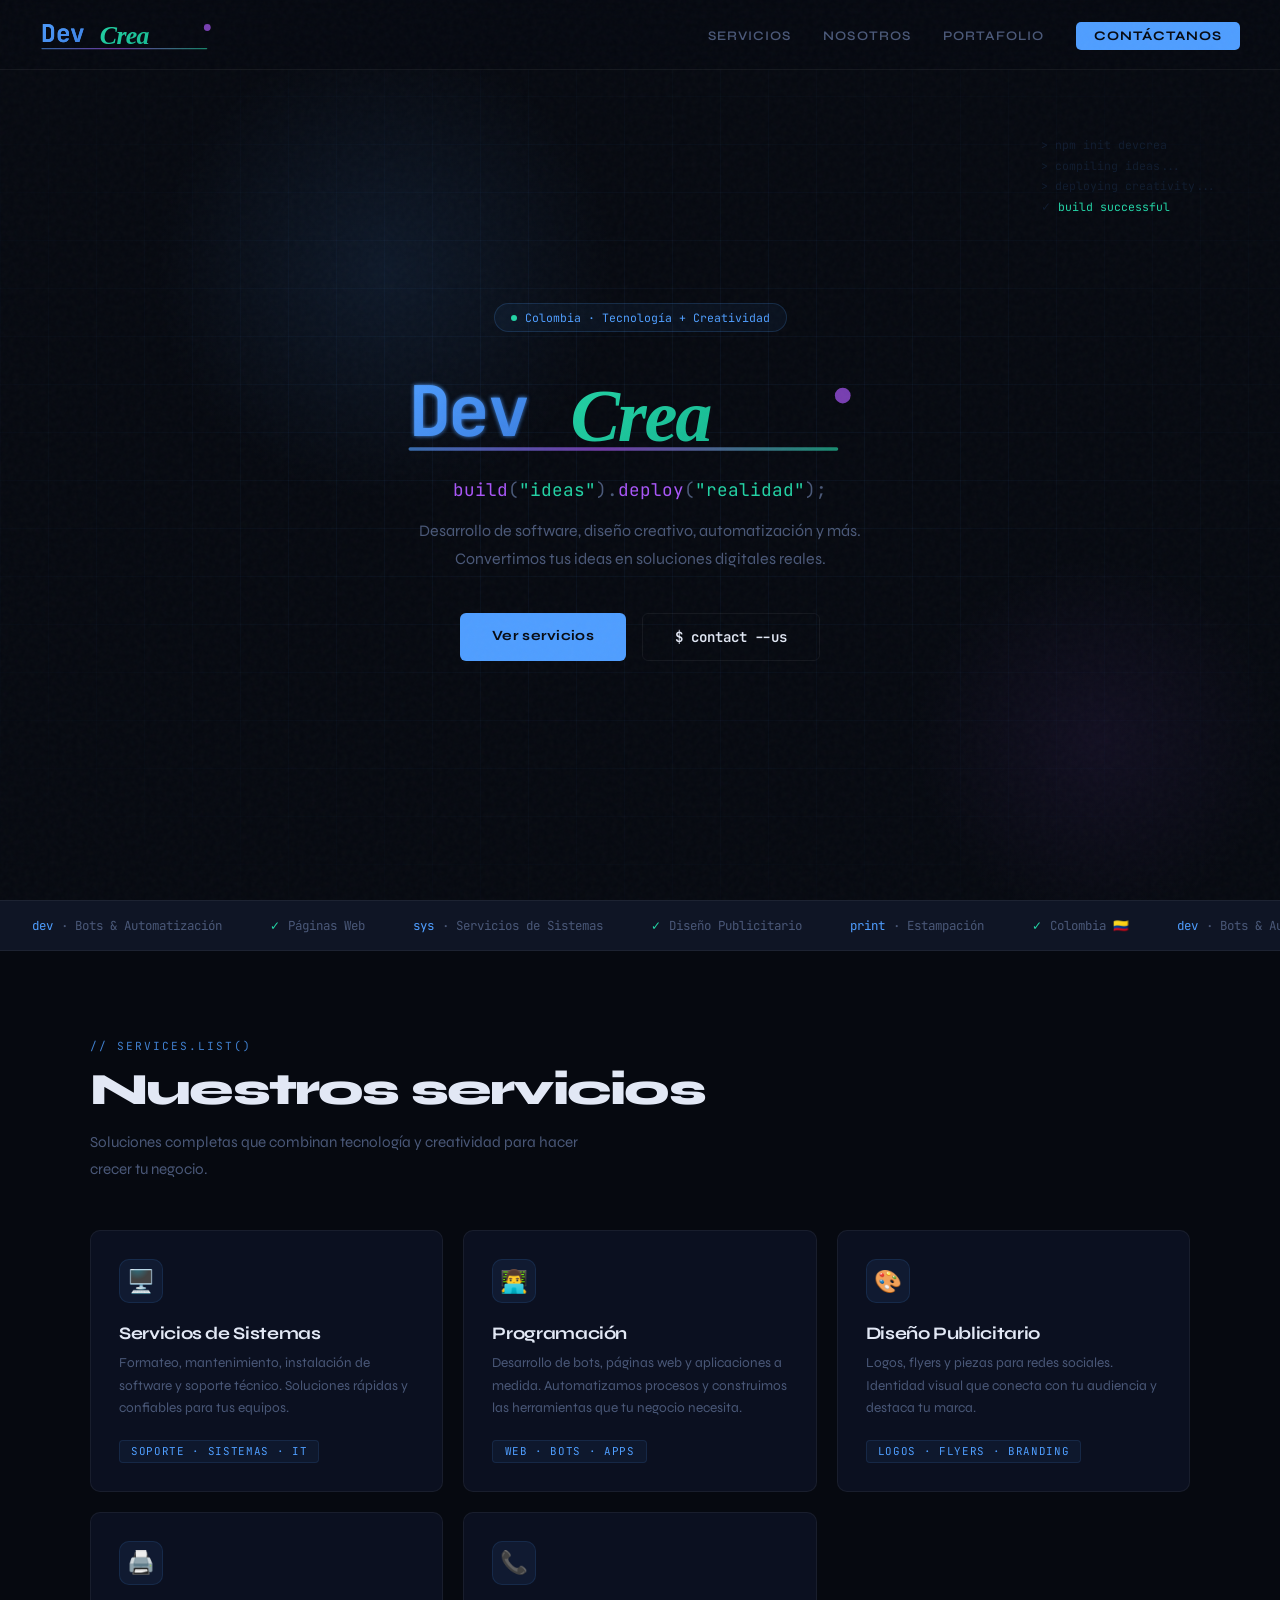
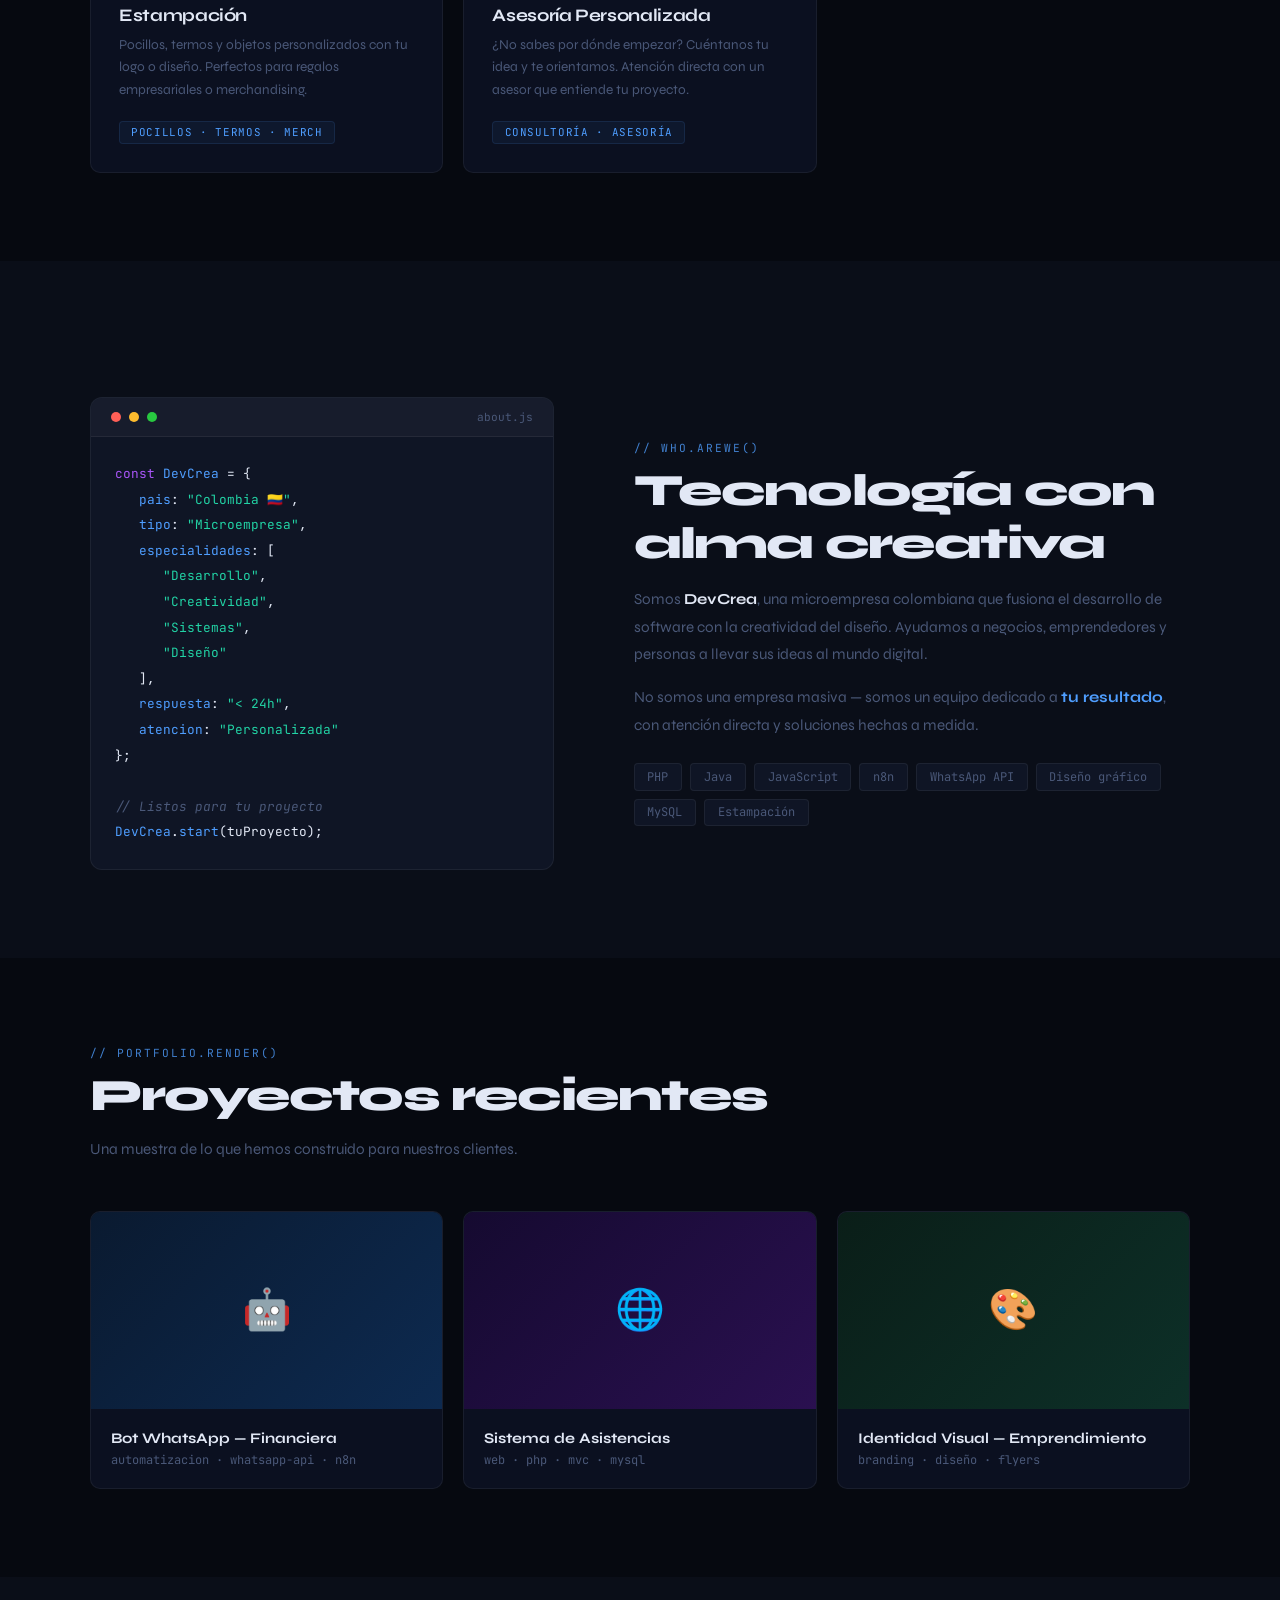
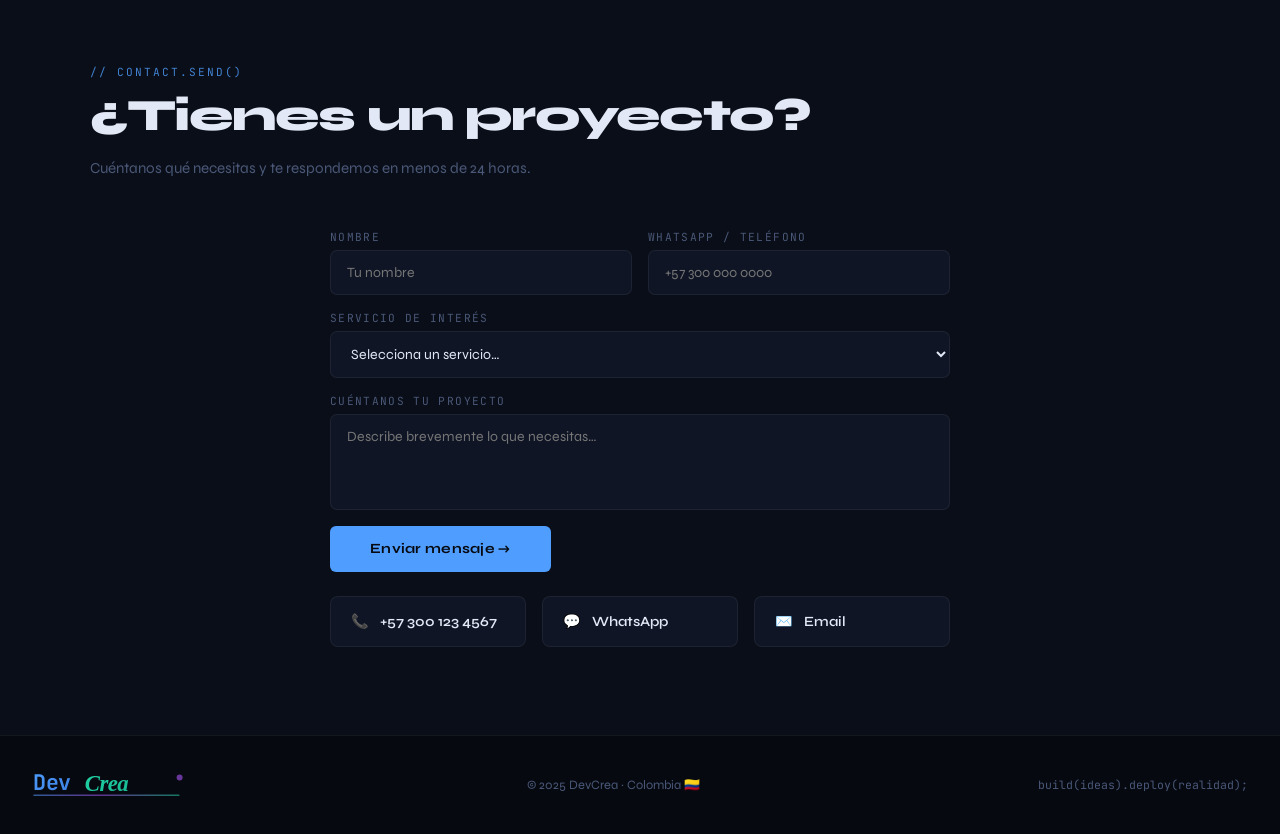
==== index.html @ 0eef072e "primer commit - DevCrea web" ====
<!DOCTYPE html>
<html lang="es">
<head>
  <meta charset="UTF-8" />
  <meta name="viewport" content="width=device-width, initial-scale=1.0"/>
  <title>DevCrea — Desarrollo & Creatividad</title>

  <!-- Favicon -->
  <link rel="icon" type="image/svg+xml" href="assets/devcrea-icon.svg">

  <!-- Fuentes -->
  <link href="https://fonts.googleapis.com/css2?family=JetBrains+Mono:wght@400;700&family=Syne:wght@400;600;700;800&display=swap" rel="stylesheet"/>

  <!-- Estilos -->
  <link rel="stylesheet" href="css/styles.css"/>
</head>
<body>

<!-- ================================
     NAV
     ================================ -->
<nav>
  <div class="logo">
    <a href="#hero" style="display:block;line-height:0;">
      <svg xmlns="http://www.w3.org/2000/svg" viewBox="0 0 260 50" height="34" aria-label="DevCrea">
        <defs>
          <linearGradient id="navDevG" x1="0%" y1="0%" x2="100%" y2="100%">
            <stop offset="0%" style="stop-color:#4f9eff"/><stop offset="100%" style="stop-color:#3a7ee0"/>
          </linearGradient>
          <linearGradient id="navCreaG" x1="0%" y1="0%" x2="100%" y2="100%">
            <stop offset="0%" style="stop-color:#22d3a5"/><stop offset="100%" style="stop-color:#16b892"/>
          </linearGradient>
          <linearGradient id="navLine" x1="0%" y1="0%" x2="100%" y2="0%">
            <stop offset="0%" style="stop-color:#4f9eff"/>
            <stop offset="45%" style="stop-color:#a855f7"/>
            <stop offset="100%" style="stop-color:#22d3a5"/>
          </linearGradient>
          <filter id="navGlow"><feGaussianBlur stdDeviation="1" result="b"/><feMerge><feMergeNode in="b"/><feMergeNode in="SourceGraphic"/></feMerge></filter>
        </defs>
        <text x="2" y="36" font-family="JetBrains Mono,Courier New,monospace" font-size="36" font-weight="700" fill="url(#navDevG)" filter="url(#navGlow)" letter-spacing="-1">Dev</text>
        <text x="88" y="38" font-family="Georgia,Times New Roman,serif" font-size="38" font-weight="700" font-style="italic" fill="url(#navCreaG)" letter-spacing="-1">Crea</text>
        <circle cx="246" cy="14" r="5" fill="#a855f7" opacity="0.7"/>
        <rect x="2" y="44" width="244" height="2" rx="1" fill="url(#navLine)" opacity="0.6"/>
      </svg>
    </a>
  </div>
  <ul class="nav-links">
    <li><a href="#servicios">Servicios</a></li>
    <li><a href="#sobre-nosotros">Nosotros</a></li>
    <li><a href="#portafolio">Portafolio</a></li>
    <li><a href="#contacto" class="nav-cta">Contáctanos</a></li>
  </ul>
</nav>

<!-- ================================
     HERO
     ================================ -->
<section id="hero">
  <div class="hero-grid"></div>
  <div class="glow-blue"></div>
  <div class="glow-purple"></div>

  <div class="code-lines">
    &gt; npm init devcrea<br/>
    &gt; compiling ideas...<br/>
    &gt; deploying creativity...<br/>
    ✓ <span style="color:#22d3a5">build successful</span>
  </div>

  <div class="hero-content">
    <div class="hero-tag">
      <span class="dot"></span>
      Colombia · Tecnología + Creatividad
    </div>

    <h1>
      <svg xmlns="http://www.w3.org/2000/svg" viewBox="0 0 420 80" style="height:clamp(60px,10vw,90px);display:block;margin:0 auto 0.25rem;" aria-label="DevCrea">
        <defs>
          <linearGradient id="heroDevG" x1="0%" y1="0%" x2="100%" y2="100%">
            <stop offset="0%" style="stop-color:#4f9eff"/><stop offset="100%" style="stop-color:#3a7ee0"/>
          </linearGradient>
          <linearGradient id="heroCreaG" x1="0%" y1="0%" x2="100%" y2="100%">
            <stop offset="0%" style="stop-color:#22d3a5"/><stop offset="100%" style="stop-color:#16b892"/>
          </linearGradient>
          <linearGradient id="heroLine" x1="0%" y1="0%" x2="100%" y2="0%">
            <stop offset="0%" style="stop-color:#4f9eff"/>
            <stop offset="45%" style="stop-color:#a855f7"/>
            <stop offset="100%" style="stop-color:#22d3a5"/>
          </linearGradient>
          <filter id="heroGlow"><feGaussianBlur stdDeviation="2" result="b"/><feMerge><feMergeNode in="b"/><feMergeNode in="SourceGraphic"/></feMerge></filter>
        </defs>
        <text x="4" y="64" font-family="JetBrains Mono,Courier New,monospace" font-size="62" font-weight="700" fill="url(#heroDevG)" filter="url(#heroGlow)" letter-spacing="-2">Dev</text>
        <text x="148" y="68" font-family="Georgia,Times New Roman,serif" font-size="66" font-weight="700" font-style="italic" fill="url(#heroCreaG)" letter-spacing="-2">Crea</text>
        <circle cx="390" cy="28" r="7" fill="#a855f7" opacity="0.7"/>
        <rect x="4" y="74" width="382" height="3" rx="1.5" fill="url(#heroLine)" opacity="0.65"/>
      </svg>
    </h1>

    <p class="tagline-code">
      <span class="fn">build</span>(<span class="str">"ideas"</span>).<span class="fn">deploy</span>(<span class="str">"realidad"</span>);
    </p>

    <p class="hero-sub">
      Desarrollo de software, diseño creativo, automatización y más. Convertimos tus ideas en soluciones digitales reales.
    </p>

    <div class="hero-btns">
      <a href="#servicios" class="btn-primary">Ver servicios</a>
      <a href="#contacto" class="btn-outline">$ contact --us</a>
    </div>
  </div>
</section>

<!-- ================================
     TERMINAL BAND
     ================================ -->
<div class="terminal-band">
  <div class="terminal-scroll">
    <span class="terminal-item"><span class="cmd">dev</span> · Bots & Automatización</span>
    <span class="terminal-item"><span class="val">✓</span> Páginas Web</span>
    <span class="terminal-item"><span class="cmd">sys</span> · Servicios de Sistemas</span>
    <span class="terminal-item"><span class="val">✓</span> Diseño Publicitario</span>
    <span class="terminal-item"><span class="cmd">print</span> · Estampación</span>
    <span class="terminal-item"><span class="val">✓</span> Colombia 🇨🇴</span>
    <span class="terminal-item"><span class="cmd">dev</span> · Bots & Automatización</span>
    <span class="terminal-item"><span class="val">✓</span> Páginas Web</span>
    <span class="terminal-item"><span class="cmd">sys</span> · Servicios de Sistemas</span>
    <span class="terminal-item"><span class="val">✓</span> Diseño Publicitario</span>
    <span class="terminal-item"><span class="cmd">print</span> · Estampación</span>
    <span class="terminal-item"><span class="val">✓</span> Colombia 🇨🇴</span>
  </div>
</div>

<!-- ================================
     SERVICIOS
     ================================ -->
<section id="servicios">
  <div class="container">
    <p class="section-label">// services.list()</p>
    <h2 class="section-title">Nuestros servicios</h2>
    <p class="section-desc">Soluciones completas que combinan tecnología y creatividad para hacer crecer tu negocio.</p>

    <div class="services-grid">
      <div class="service-card">
        <div class="service-icon">🖥️</div>
        <div class="service-name">Servicios de Sistemas</div>
        <div class="service-desc">Formateo, mantenimiento, instalación de software y soporte técnico. Soluciones rápidas y confiables para tus equipos.</div>
        <span class="service-tag">SOPORTE · SISTEMAS · IT</span>
      </div>
      <div class="service-card">
        <div class="service-icon">👨‍💻</div>
        <div class="service-name">Programación</div>
        <div class="service-desc">Desarrollo de bots, páginas web y aplicaciones a medida. Automatizamos procesos y construimos las herramientas que tu negocio necesita.</div>
        <span class="service-tag">WEB · BOTS · APPS</span>
      </div>
      <div class="service-card">
        <div class="service-icon">🎨</div>
        <div class="service-name">Diseño Publicitario</div>
        <div class="service-desc">Logos, flyers y piezas para redes sociales. Identidad visual que conecta con tu audiencia y destaca tu marca.</div>
        <span class="service-tag">LOGOS · FLYERS · BRANDING</span>
      </div>
      <div class="service-card">
        <div class="service-icon">🖨️</div>
        <div class="service-name">Estampación</div>
        <div class="service-desc">Pocillos, termos y objetos personalizados con tu logo o diseño. Perfectos para regalos empresariales o merchandising.</div>
        <span class="service-tag">POCILLOS · TERMOS · MERCH</span>
      </div>
      <div class="service-card">
        <div class="service-icon">📞</div>
        <div class="service-name">Asesoría Personalizada</div>
        <div class="service-desc">¿No sabes por dónde empezar? Cuéntanos tu idea y te orientamos. Atención directa con un asesor que entiende tu proyecto.</div>
        <span class="service-tag">CONSULTORÍA · ASESORÍA</span>
      </div>
    </div>
  </div>
</section>

<!-- ================================
     SOBRE NOSOTROS
     ================================ -->
<section id="sobre-nosotros">
  <div class="container">
    <div class="about-grid">
      <div class="code-block">
        <div class="code-header">
          <div class="dot-r"></div>
          <div class="dot-y"></div>
          <div class="dot-g"></div>
          <span class="code-filename">about.js</span>
        </div>
        <div class="code-body">
          <span class="c-kw">const</span> <span class="c-fn">DevCrea</span> = {<br/>
          <span class="c-indent"><span class="c-fn">pais</span>: <span class="c-str">"Colombia 🇨🇴"</span>,</span>
          <span class="c-indent"><span class="c-fn">tipo</span>: <span class="c-str">"Microempresa"</span>,</span>
          <span class="c-indent"><span class="c-fn">especialidades</span>: [</span>
          <span class="c-indent" style="padding-left:3rem"><span class="c-str">"Desarrollo"</span>,</span>
          <span class="c-indent" style="padding-left:3rem"><span class="c-str">"Creatividad"</span>,</span>
          <span class="c-indent" style="padding-left:3rem"><span class="c-str">"Sistemas"</span>,</span>
          <span class="c-indent" style="padding-left:3rem"><span class="c-str">"Diseño"</span></span>
          <span class="c-indent">],</span>
          <span class="c-indent"><span class="c-fn">respuesta</span>: <span class="c-str">"&lt; 24h"</span>,</span>
          <span class="c-indent"><span class="c-fn">atencion</span>: <span class="c-str">"Personalizada"</span></span>
          };<br/><br/>
          <span class="c-cm">// Listos para tu proyecto</span><br/>
          <span class="c-fn">DevCrea</span>.<span class="c-fn">start</span>(tuProyecto);
        </div>
      </div>

      <div>
        <p class="section-label">// who.areWe()</p>
        <h2 class="section-title">Tecnología con alma creativa</h2>
        <p style="color:var(--muted);line-height:1.8;margin-top:1rem;font-size:0.95rem;">
          Somos <strong style="color:var(--text)">DevCrea</strong>, una microempresa colombiana que fusiona el desarrollo de software con la creatividad del diseño. Ayudamos a negocios, emprendedores y personas a llevar sus ideas al mundo digital.
        </p>
        <p style="color:var(--muted);line-height:1.8;margin-top:1rem;font-size:0.95rem;">
          No somos una empresa masiva — somos un equipo dedicado a <strong style="color:var(--accent)">tu resultado</strong>, con atención directa y soluciones hechas a medida.
        </p>
        <div class="skills-list">
          <span class="skill-chip">PHP</span>
          <span class="skill-chip">Java</span>
          <span class="skill-chip">JavaScript</span>
          <span class="skill-chip">n8n</span>
          <span class="skill-chip">WhatsApp API</span>
          <span class="skill-chip">Diseño gráfico</span>
          <span class="skill-chip">MySQL</span>
          <span class="skill-chip">Estampación</span>
        </div>
      </div>
    </div>
  </div>
</section>

<!-- ================================
     PORTAFOLIO
     ================================ -->
<section id="portafolio">
  <div class="container">
    <p class="section-label">// portfolio.render()</p>
    <h2 class="section-title">Proyectos recientes</h2>
    <p class="section-desc">Una muestra de lo que hemos construido para nuestros clientes.</p>

    <div class="portfolio-grid">
      <div class="portfolio-card">
        <div class="portfolio-thumb p1">🤖</div>
        <div class="portfolio-info">
          <div class="portfolio-name">Bot WhatsApp — Financiera</div>
          <div class="portfolio-type">automatizacion · whatsapp-api · n8n</div>
        </div>
      </div>
      <div class="portfolio-card">
        <div class="portfolio-thumb p2">🌐</div>
        <div class="portfolio-info">
          <div class="portfolio-name">Sistema de Asistencias</div>
          <div class="portfolio-type">web · php · mvc · mysql</div>
        </div>
      </div>
      <div class="portfolio-card">
        <div class="portfolio-thumb p3">🎨</div>
        <div class="portfolio-info">
          <div class="portfolio-name">Identidad Visual — Emprendimiento</div>
          <div class="portfolio-type">branding · diseño · flyers</div>
        </div>
      </div>
    </div>
  </div>
</section>

<!-- ================================
     CONTACTO
     ================================ -->
<section id="contacto">
  <div class="container">
    <p class="section-label">// contact.send()</p>
    <h2 class="section-title">¿Tienes un proyecto?</h2>
    <p class="section-desc">Cuéntanos qué necesitas y te respondemos en menos de 24 horas.</p>

    <div class="contact-wrap">
      <form class="contact-form" onsubmit="handleSubmit(event)">
        <div class="form-row">
          <div class="form-group">
            <label>Nombre</label>
            <input type="text" placeholder="Tu nombre" required />
          </div>
          <div class="form-group">
            <label>WhatsApp / Teléfono</label>
            <input type="text" placeholder="+57 300 000 0000" />
          </div>
        </div>
        <div class="form-group">
          <label>Servicio de interés</label>
          <select>
            <option value="">Selecciona un servicio…</option>
            <option>Servicios de sistemas</option>
            <option>Programación (bots, webs, apps)</option>
            <option>Diseño publicitario</option>
            <option>Estampación</option>
            <option>Asesoría personalizada</option>
          </select>
        </div>
        <div class="form-group">
          <label>Cuéntanos tu proyecto</label>
          <textarea rows="4" placeholder="Describe brevemente lo que necesitas…"></textarea>
        </div>
        <button type="submit" class="btn-primary" style="align-self:flex-start;padding:0.9rem 2.5rem;">
          Enviar mensaje →
        </button>
      </form>

      <div class="contact-alt">
        <a href="tel:+573001234567" class="contact-link">
          <span>📞</span> +57 300 123 4567
        </a>
        <a href="https://wa.me/573001234567" target="_blank" class="contact-link">
          <span>💬</span> WhatsApp
        </a>
        <a href="mailto:hola@devcrea.co" class="contact-link">
          <span>✉️</span> Email
        </a>
      </div>
    </div>
  </div>
</section>

<!-- ================================
     FOOTER
     ================================ -->
<footer>
  <div class="footer-logo">
    <svg xmlns="http://www.w3.org/2000/svg" viewBox="0 0 260 50" height="30" aria-label="DevCrea">
      <defs>
        <linearGradient id="ftDevG" x1="0%" y1="0%" x2="100%" y2="100%">
          <stop offset="0%" style="stop-color:#4f9eff"/><stop offset="100%" style="stop-color:#3a7ee0"/>
        </linearGradient>
        <linearGradient id="ftCreaG" x1="0%" y1="0%" x2="100%" y2="100%">
          <stop offset="0%" style="stop-color:#22d3a5"/><stop offset="100%" style="stop-color:#16b892"/>
        </linearGradient>
        <linearGradient id="ftLine" x1="0%" y1="0%" x2="100%" y2="0%">
          <stop offset="0%" style="stop-color:#4f9eff"/>
          <stop offset="45%" style="stop-color:#a855f7"/>
          <stop offset="100%" style="stop-color:#22d3a5"/>
        </linearGradient>
      </defs>
      <text x="2" y="36" font-family="JetBrains Mono,Courier New,monospace" font-size="36" font-weight="700" fill="url(#ftDevG)" letter-spacing="-1">Dev</text>
      <text x="88" y="38" font-family="Georgia,Times New Roman,serif" font-size="38" font-weight="700" font-style="italic" fill="url(#ftCreaG)" letter-spacing="-1">Crea</text>
      <circle cx="246" cy="16" r="5" fill="#a855f7" opacity="0.6"/>
      <rect x="2" y="44" width="244" height="2.5" rx="1.5" fill="url(#ftLine)" opacity="0.55"/>
    </svg>
  </div>
  <p>© 2025 DevCrea · Colombia 🇨🇴</p>
  <p style="font-family:'JetBrains Mono',monospace;font-size:0.72rem;">build(ideas).deploy(realidad);</p>
</footer>

<!-- JavaScript -->
<script src="js/main.js"></script>

</body>
</html>
---- css/styles.css ----
/* ================================
   DevCrea — Estilos principales
   styles.css
   ================================ */

*, *::before, *::after { box-sizing: border-box; margin: 0; padding: 0; }

/* Variables globales */
:root {
  --bg:      #060910;
  --bg2:     #0a0e18;
  --bg3:     #0f1525;
  --border:  rgba(255,255,255,0.06);
  --accent:  #4f9eff;
  --accent2: #a855f7;
  --accent3: #22d3a5;
  --text:    #e2e8f5;
  --muted:   #4a5878;
  --card:    #0b1020;
}

html { scroll-behavior: smooth; }

body {
  background: var(--bg);
  color: var(--text);
  font-family: 'Syne', sans-serif;
  overflow-x: hidden;
}

/* Textura de ruido sutil */
body::before {
  content: '';
  position: fixed;
  inset: 0;
  background-image: url("data:image/svg+xml,%3Csvg viewBox='0 0 200 200' xmlns='http://www.w3.org/2000/svg'%3E%3Cfilter id='n'%3E%3CfeTurbulence type='fractalNoise' baseFrequency='0.85' numOctaves='4' stitchTiles='stitch'/%3E%3C/filter%3E%3Crect width='100%25' height='100%25' filter='url(%23n)' opacity='0.03'/%3E%3C/svg%3E");
  pointer-events: none;
  z-index: 9999;
}

/* ================================
   NAV
   ================================ */
nav {
  position: fixed;
  top: 0; left: 0; right: 0;
  z-index: 100;
  display: flex;
  justify-content: space-between;
  align-items: center;
  padding: 1.1rem 2.5rem;
  background: rgba(6,9,16,0.88);
  backdrop-filter: blur(20px);
  border-bottom: 1px solid var(--border);
}

.logo {
  font-family: 'JetBrains Mono', monospace;
  font-size: 1.25rem;
  font-weight: 700;
  display: flex;
  align-items: center;
}

.nav-links {
  display: flex;
  gap: 2rem;
  list-style: none;
}
.nav-links a {
  text-decoration: none;
  color: var(--muted);
  font-size: 0.82rem;
  font-weight: 600;
  letter-spacing: 0.08em;
  text-transform: uppercase;
  transition: color 0.2s;
}
.nav-links a:hover { color: var(--accent); }

.nav-cta {
  background: var(--accent);
  color: #060910 !important;
  padding: 0.4rem 1.1rem;
  border-radius: 5px;
  font-weight: 700 !important;
}
.nav-cta:hover { background: #3a8aee; }

/* ================================
   HERO
   ================================ */
#hero {
  min-height: 100vh;
  display: flex;
  align-items: center;
  justify-content: center;
  position: relative;
  padding: 8rem 2rem 4rem;
  overflow: hidden;
}

.hero-grid {
  position: absolute;
  inset: 0;
  background-image:
    linear-gradient(rgba(79,158,255,0.05) 1px, transparent 1px),
    linear-gradient(90deg, rgba(79,158,255,0.05) 1px, transparent 1px);
  background-size: 48px 48px;
  mask-image: radial-gradient(ellipse 75% 65% at 50% 50%, black 20%, transparent 100%);
  animation: gridMove 20s linear infinite;
}
@keyframes gridMove {
  0%   { background-position: 0 0; }
  100% { background-position: 48px 48px; }
}

.glow-blue {
  position: absolute;
  width: 500px; height: 500px;
  background: radial-gradient(circle, rgba(79,158,255,0.1) 0%, transparent 65%);
  top: 30%; left: 30%;
  transform: translate(-50%, -50%);
  pointer-events: none;
  animation: floatGlow 8s ease-in-out infinite;
}
.glow-purple {
  position: absolute;
  width: 400px; height: 400px;
  background: radial-gradient(circle, rgba(168,85,247,0.07) 0%, transparent 65%);
  top: 60%; left: 70%;
  pointer-events: none;
  animation: floatGlow 10s ease-in-out infinite reverse;
}
@keyframes floatGlow {
  0%, 100% { transform: translate(0, 0); }
  50%       { transform: translate(20px, -20px); }
}

.code-lines {
  position: absolute;
  top: 15%; right: 5%;
  font-family: 'JetBrains Mono', monospace;
  font-size: 0.72rem;
  color: rgba(79,158,255,0.12);
  line-height: 1.8;
  pointer-events: none;
  animation: fadeUp 1s 0.8s ease both;
}

.hero-content {
  text-align: center;
  position: relative;
  z-index: 2;
  max-width: 820px;
}

.hero-tag {
  display: inline-flex;
  align-items: center;
  gap: 0.5rem;
  background: rgba(79,158,255,0.06);
  border: 1px solid rgba(79,158,255,0.18);
  color: var(--accent);
  padding: 0.38rem 1rem;
  border-radius: 100px;
  font-family: 'JetBrains Mono', monospace;
  font-size: 0.72rem;
  margin-bottom: 2rem;
  animation: fadeUp 0.5s ease both;
}
.hero-tag .dot {
  width: 6px; height: 6px;
  background: var(--accent3);
  border-radius: 50%;
  animation: pulse 2s infinite;
}

h1 {
  margin-bottom: 1.5rem;
  animation: fadeUp 0.5s 0.1s ease both;
}

.tagline-code {
  font-family: 'JetBrains Mono', monospace;
  font-size: clamp(0.9rem, 2vw, 1.1rem);
  color: var(--muted);
  margin-bottom: 1rem;
  animation: fadeUp 0.5s 0.15s ease both;
}
.tagline-code .str { color: var(--accent3); }
.tagline-code .fn  { color: var(--accent2); }

.hero-sub {
  font-size: 1rem;
  color: var(--muted);
  line-height: 1.75;
  max-width: 480px;
  margin: 0 auto 2.5rem;
  animation: fadeUp 0.5s 0.2s ease both;
}

.hero-btns {
  display: flex;
  gap: 1rem;
  justify-content: center;
  flex-wrap: wrap;
  animation: fadeUp 0.5s 0.3s ease both;
}

/* ================================
   BOTONES
   ================================ */
.btn-primary {
  background: var(--accent);
  color: #060910;
  padding: 0.85rem 2rem;
  border-radius: 6px;
  font-weight: 700;
  font-size: 0.88rem;
  text-decoration: none;
  letter-spacing: 0.02em;
  transition: all 0.2s;
  border: none;
  cursor: pointer;
  font-family: 'Syne', sans-serif;
}
.btn-primary:hover {
  background: #3a8aee;
  transform: translateY(-2px);
  box-shadow: 0 10px 36px rgba(79,158,255,0.3);
}

.btn-outline {
  background: transparent;
  color: var(--text);
  padding: 0.85rem 2rem;
  border-radius: 6px;
  font-weight: 600;
  font-size: 0.88rem;
  text-decoration: none;
  border: 1px solid var(--border);
  transition: all 0.2s;
  font-family: 'JetBrains Mono', monospace;
}
.btn-outline:hover { border-color: var(--accent); color: var(--accent); }

/* ================================
   ANIMACIONES
   ================================ */
@keyframes fadeUp {
  from { opacity: 0; transform: translateY(22px); }
  to   { opacity: 1; transform: translateY(0); }
}
@keyframes pulse {
  0%, 100% { opacity: 1; transform: scale(1); }
  50%       { opacity: 0.3; transform: scale(0.7); }
}

/* ================================
   TERMINAL BAND
   ================================ */
.terminal-band {
  background: var(--bg3);
  border-top: 1px solid var(--border);
  border-bottom: 1px solid var(--border);
  padding: 1rem 2rem;
  overflow: hidden;
}
.terminal-scroll {
  display: flex;
  gap: 3rem;
  animation: scroll 18s linear infinite;
  white-space: nowrap;
  width: max-content;
}
@keyframes scroll {
  0%   { transform: translateX(0); }
  100% { transform: translateX(-50%); }
}
.terminal-item {
  font-family: 'JetBrains Mono', monospace;
  font-size: 0.78rem;
  color: var(--muted);
  display: flex;
  align-items: center;
  gap: 0.5rem;
}
.terminal-item .cmd { color: var(--accent); }
.terminal-item .val { color: var(--accent3); }

/* ================================
   SECCIONES GENERALES
   ================================ */
section { padding: 5.5rem 2rem; }
.container { max-width: 1100px; margin: 0 auto; }

.section-label {
  font-family: 'JetBrains Mono', monospace;
  font-size: 0.7rem;
  color: var(--accent);
  letter-spacing: 0.18em;
  text-transform: uppercase;
  margin-bottom: 0.6rem;
  opacity: 0.8;
}
.section-title {
  font-size: clamp(2rem, 4vw, 2.8rem);
  font-weight: 800;
  letter-spacing: -0.04em;
  margin-bottom: 0.85rem;
}
.section-desc {
  color: var(--muted);
  font-size: 0.95rem;
  line-height: 1.75;
  max-width: 520px;
}

/* ================================
   SERVICIOS
   ================================ */
#servicios { background: var(--bg); }

.services-grid {
  display: grid;
  grid-template-columns: repeat(auto-fill, minmax(310px, 1fr));
  gap: 1.25rem;
  margin-top: 3rem;
}

.service-card {
  background: var(--card);
  border: 1px solid var(--border);
  border-radius: 10px;
  padding: 1.75rem;
  position: relative;
  overflow: hidden;
  transition: all 0.3s;
}
.service-card::after {
  content: '';
  position: absolute;
  top: 0; left: 0; right: 0;
  height: 2px;
  background: linear-gradient(90deg, var(--accent), var(--accent2));
  opacity: 0;
  transition: opacity 0.3s;
}
.service-card:hover {
  border-color: rgba(79,158,255,0.2);
  transform: translateY(-4px);
  box-shadow: 0 20px 50px rgba(0,0,0,0.5);
}
.service-card:hover::after { opacity: 1; }

.service-icon {
  width: 44px; height: 44px;
  background: rgba(79,158,255,0.08);
  border: 1px solid rgba(79,158,255,0.12);
  border-radius: 10px;
  display: flex;
  align-items: center;
  justify-content: center;
  font-size: 1.4rem;
  margin-bottom: 1.25rem;
}
.service-name {
  font-size: 1.1rem;
  font-weight: 700;
  margin-bottom: 0.5rem;
  letter-spacing: -0.02em;
}
.service-desc {
  color: var(--muted);
  font-size: 0.85rem;
  line-height: 1.65;
}
.service-tag {
  display: inline-block;
  margin-top: 1.25rem;
  padding: 0.22rem 0.7rem;
  background: rgba(79,158,255,0.06);
  border: 1px solid rgba(79,158,255,0.12);
  color: var(--accent);
  border-radius: 4px;
  font-size: 0.68rem;
  font-family: 'JetBrains Mono', monospace;
  letter-spacing: 0.06em;
}

/* ================================
   SOBRE NOSOTROS
   ================================ */
#sobre-nosotros { background: var(--bg2); }

.about-grid {
  display: grid;
  grid-template-columns: 1fr 1.2fr;
  gap: 5rem;
  align-items: center;
  margin-top: 3rem;
}

.code-block {
  background: var(--bg3);
  border: 1px solid var(--border);
  border-radius: 12px;
  overflow: hidden;
  font-family: 'JetBrains Mono', monospace;
}
.code-header {
  background: rgba(255,255,255,0.03);
  border-bottom: 1px solid var(--border);
  padding: 0.75rem 1.25rem;
  display: flex;
  align-items: center;
  gap: 0.5rem;
}
.dot-r { width:10px; height:10px; border-radius:50%; background:#ff5f57; }
.dot-y { width:10px; height:10px; border-radius:50%; background:#febc2e; }
.dot-g { width:10px; height:10px; border-radius:50%; background:#28c840; }
.code-filename { margin-left:auto; font-size:0.7rem; color:var(--muted); }

.code-body {
  padding: 1.5rem;
  font-size: 0.8rem;
  line-height: 2;
}
.c-kw  { color: var(--accent2); }
.c-fn  { color: var(--accent); }
.c-str { color: var(--accent3); }
.c-cm  { color: var(--muted); font-style: italic; }
.c-indent { padding-left: 1.5rem; display: block; }

.skills-list {
  display: flex;
  flex-wrap: wrap;
  gap: 0.5rem;
  margin-top: 1.5rem;
}
.skill-chip {
  background: var(--bg3);
  border: 1px solid var(--border);
  padding: 0.3rem 0.8rem;
  border-radius: 4px;
  font-size: 0.75rem;
  color: var(--muted);
  font-family: 'JetBrains Mono', monospace;
  transition: all 0.2s;
}
.skill-chip:hover { border-color: var(--accent); color: var(--accent); }

/* ================================
   PORTAFOLIO
   ================================ */
#portafolio { background: var(--bg); }

.portfolio-grid {
  display: grid;
  grid-template-columns: repeat(auto-fill, minmax(290px, 1fr));
  gap: 1.25rem;
  margin-top: 3rem;
}
.portfolio-card {
  background: var(--card);
  border: 1px solid var(--border);
  border-radius: 10px;
  overflow: hidden;
  transition: all 0.3s;
}
.portfolio-card:hover {
  transform: translateY(-4px);
  border-color: rgba(168,85,247,0.25);
  box-shadow: 0 16px 48px rgba(0,0,0,0.5);
}
.portfolio-thumb {
  width: 100%;
  aspect-ratio: 16/9;
  display: flex;
  align-items: center;
  justify-content: center;
  font-size: 2.5rem;
  overflow: hidden;
}
.p1 { background: linear-gradient(135deg, #0a1a30, #0d2a50); }
.p2 { background: linear-gradient(135deg, #150a30, #2a1050); }
.p3 { background: linear-gradient(135deg, #0a1e18, #0d3028); }

.portfolio-info    { padding: 1.25rem; }
.portfolio-name    { font-weight: 700; margin-bottom: 0.3rem; font-size: 0.92rem; }
.portfolio-type    { font-size: 0.75rem; color: var(--muted); font-family: 'JetBrains Mono', monospace; }

/* ================================
   CONTACTO
   ================================ */
#contacto { background: var(--bg2); }

.contact-wrap { max-width: 620px; margin: 3rem auto 0; }
.contact-form { display: flex; flex-direction: column; gap: 1rem; }
.form-row     { display: grid; grid-template-columns: 1fr 1fr; gap: 1rem; }
.form-group   { display: flex; flex-direction: column; gap: 0.4rem; }

.form-group label {
  font-size: 0.7rem;
  color: var(--muted);
  letter-spacing: 0.12em;
  text-transform: uppercase;
  font-family: 'JetBrains Mono', monospace;
}
.form-group input,
.form-group select,
.form-group textarea {
  background: var(--bg3);
  border: 1px solid var(--border);
  border-radius: 7px;
  padding: 0.8rem 1rem;
  color: var(--text);
  font-family: 'Syne', sans-serif;
  font-size: 0.88rem;
  transition: border-color 0.2s, box-shadow 0.2s;
  outline: none;
  resize: none;
}
.form-group input:focus,
.form-group select:focus,
.form-group textarea:focus {
  border-color: var(--accent);
  box-shadow: 0 0 0 3px rgba(79,158,255,0.08);
}
.form-group select option { background: var(--bg3); }

.contact-alt {
  display: flex;
  gap: 1rem;
  margin-top: 1.5rem;
  flex-wrap: wrap;
}
.contact-link {
  flex: 1;
  min-width: 150px;
  background: var(--bg3);
  border: 1px solid var(--border);
  border-radius: 8px;
  padding: 1rem 1.25rem;
  text-decoration: none;
  color: var(--text);
  display: flex;
  align-items: center;
  gap: 0.7rem;
  transition: all 0.2s;
  font-weight: 600;
  font-size: 0.88rem;
}
.contact-link:hover { border-color: var(--accent); color: var(--accent); transform: translateY(-2px); }

/* ================================
   FOOTER
   ================================ */
footer {
  background: var(--bg);
  border-top: 1px solid var(--border);
  padding: 2rem;
  display: flex;
  justify-content: space-between;
  align-items: center;
  flex-wrap: wrap;
  gap: 1rem;
}
footer p { color: var(--muted); font-size: 0.8rem; }

/* ================================
   RESPONSIVE
   ================================ */
@media (max-width: 768px) {
  nav            { padding: 1rem 1.25rem; }
  .nav-links     { display: none; }
  .about-grid    { grid-template-columns: 1fr; gap: 2rem; }
  .form-row      { grid-template-columns: 1fr; }
  .code-lines    { display: none; }
  footer         { justify-content: center; text-align: center; }
}
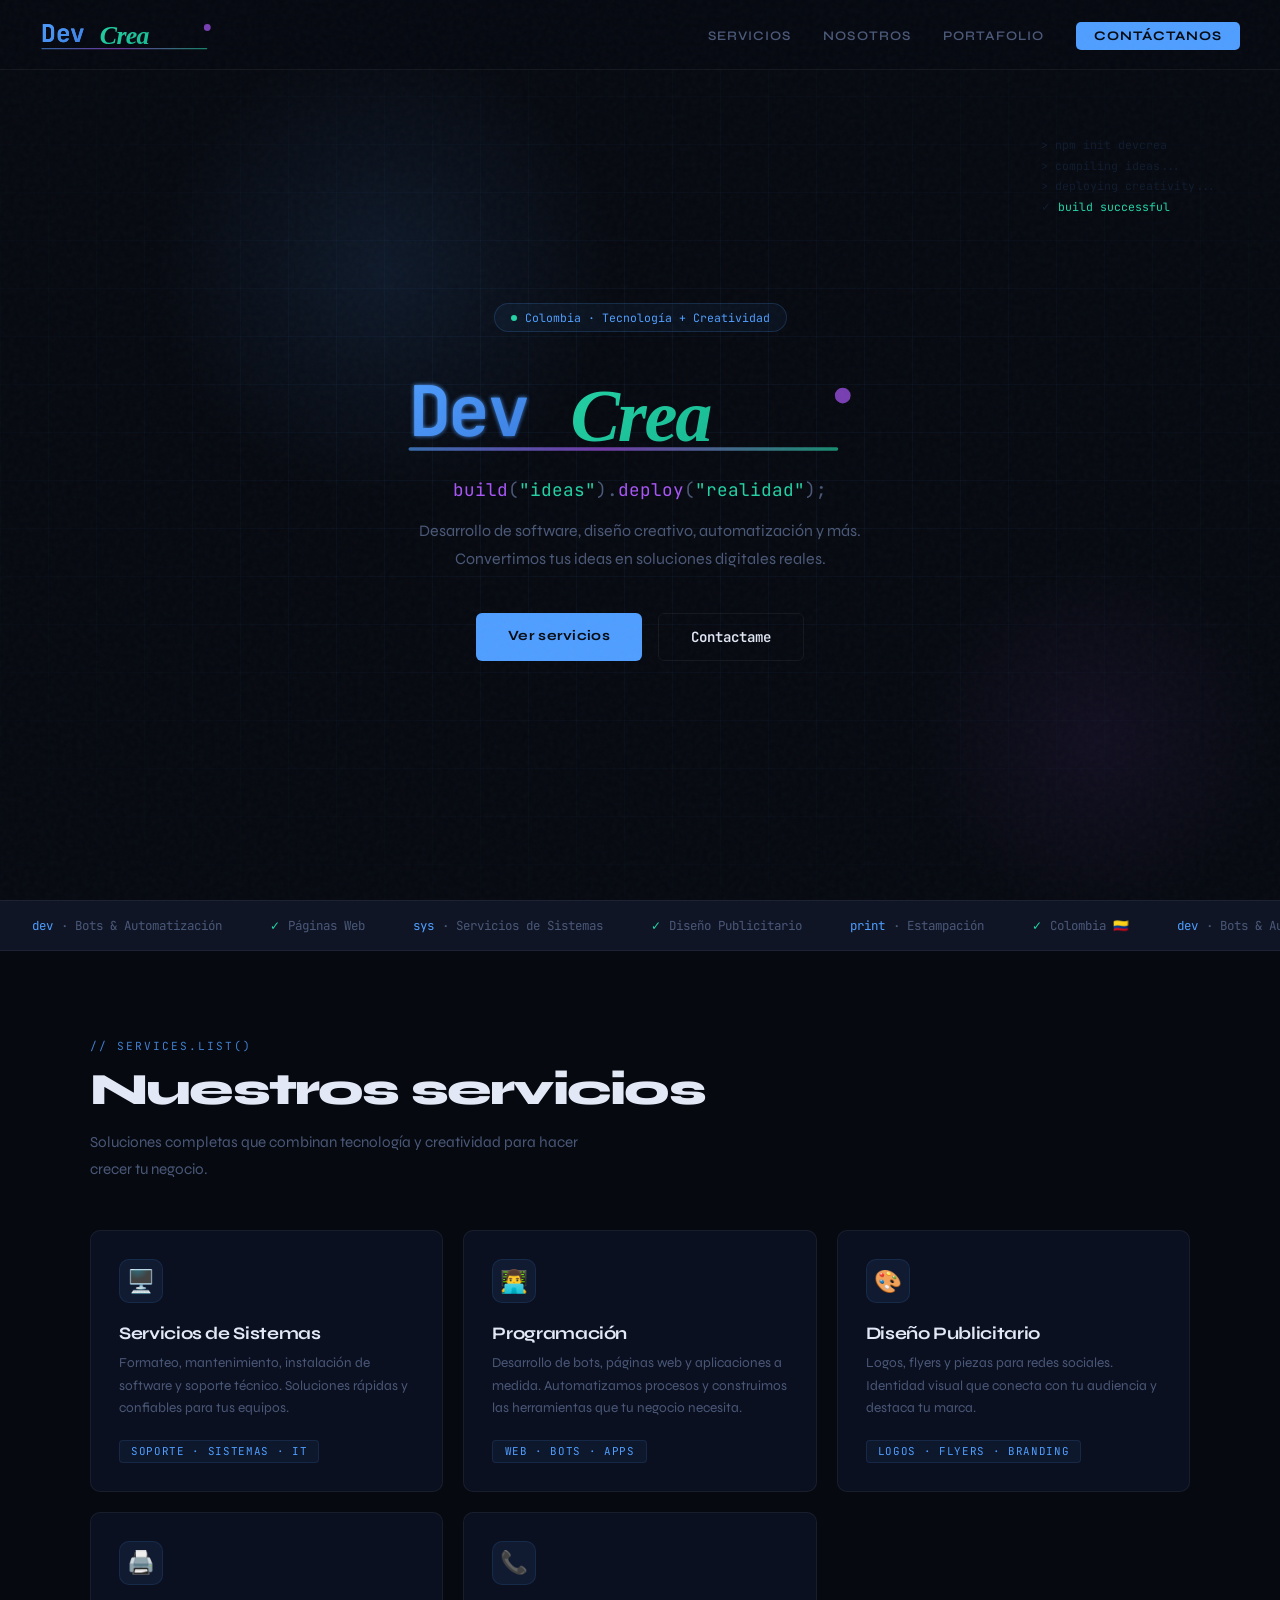
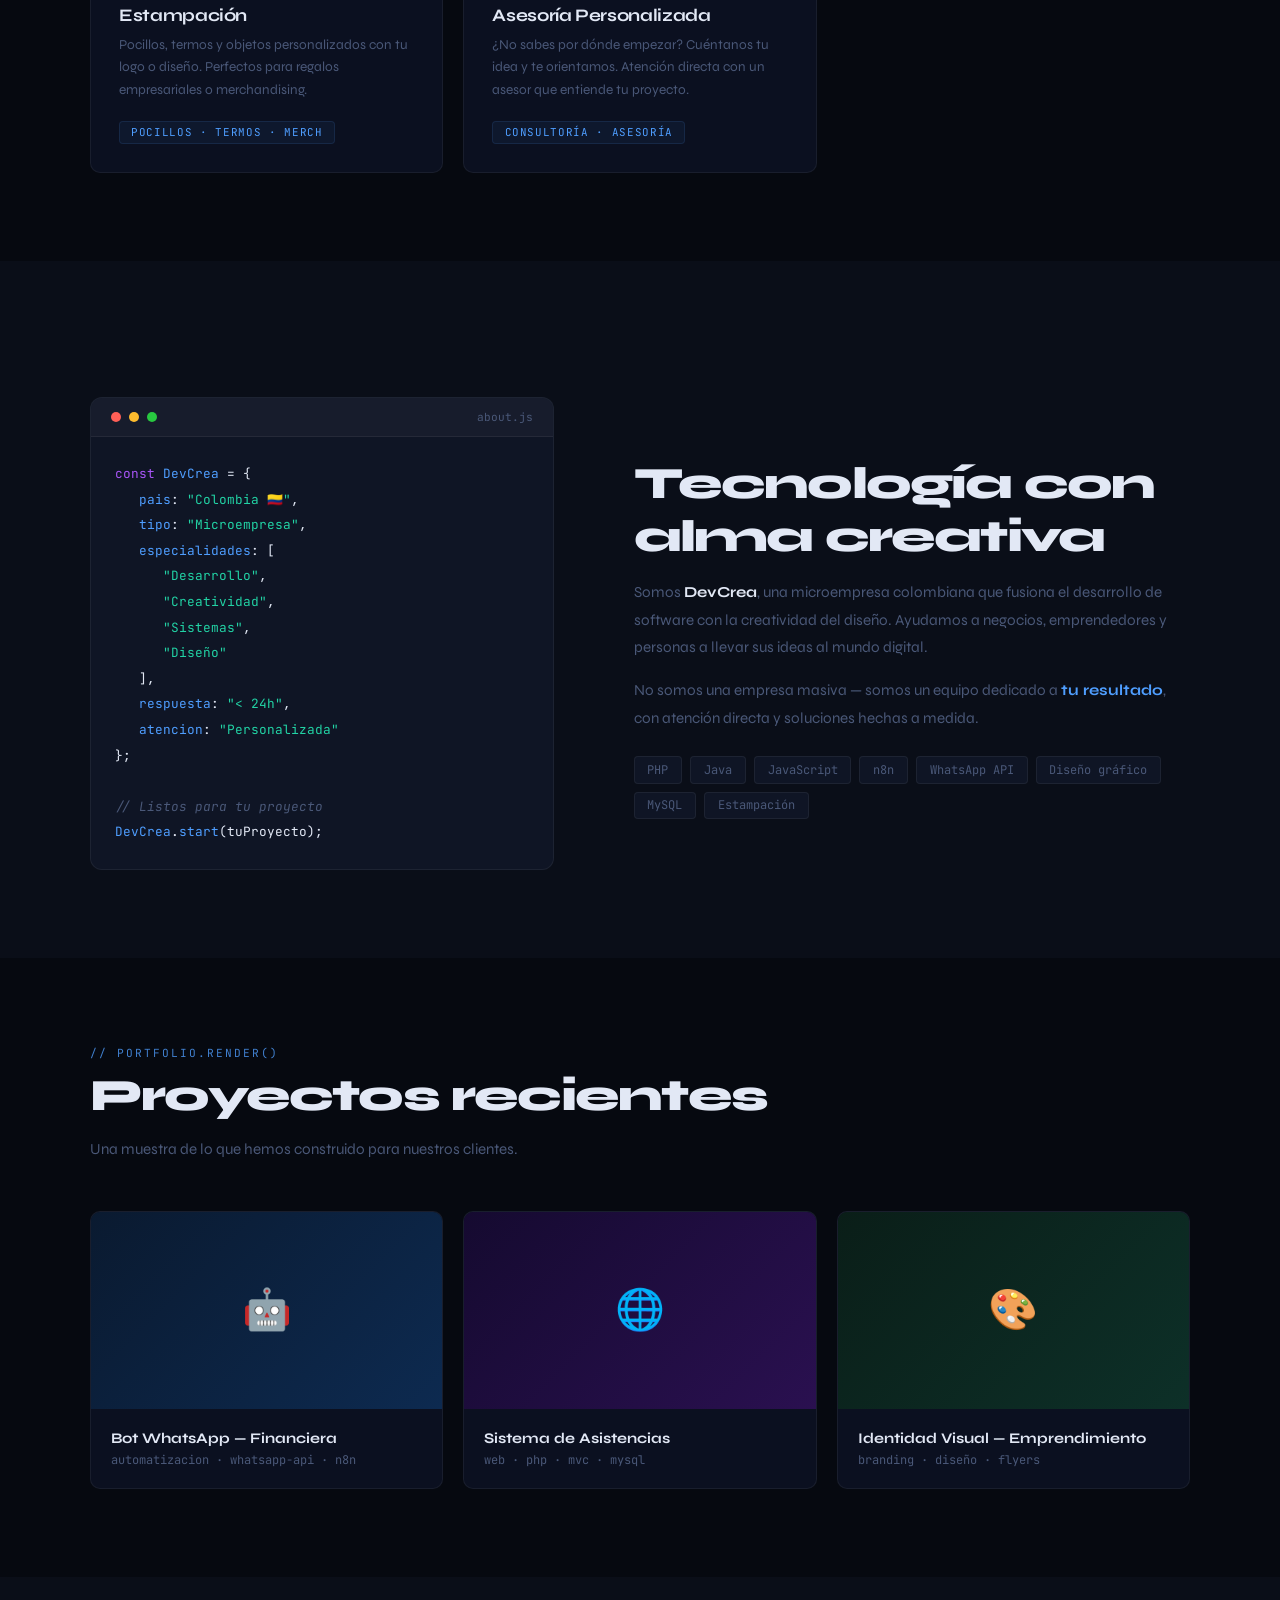
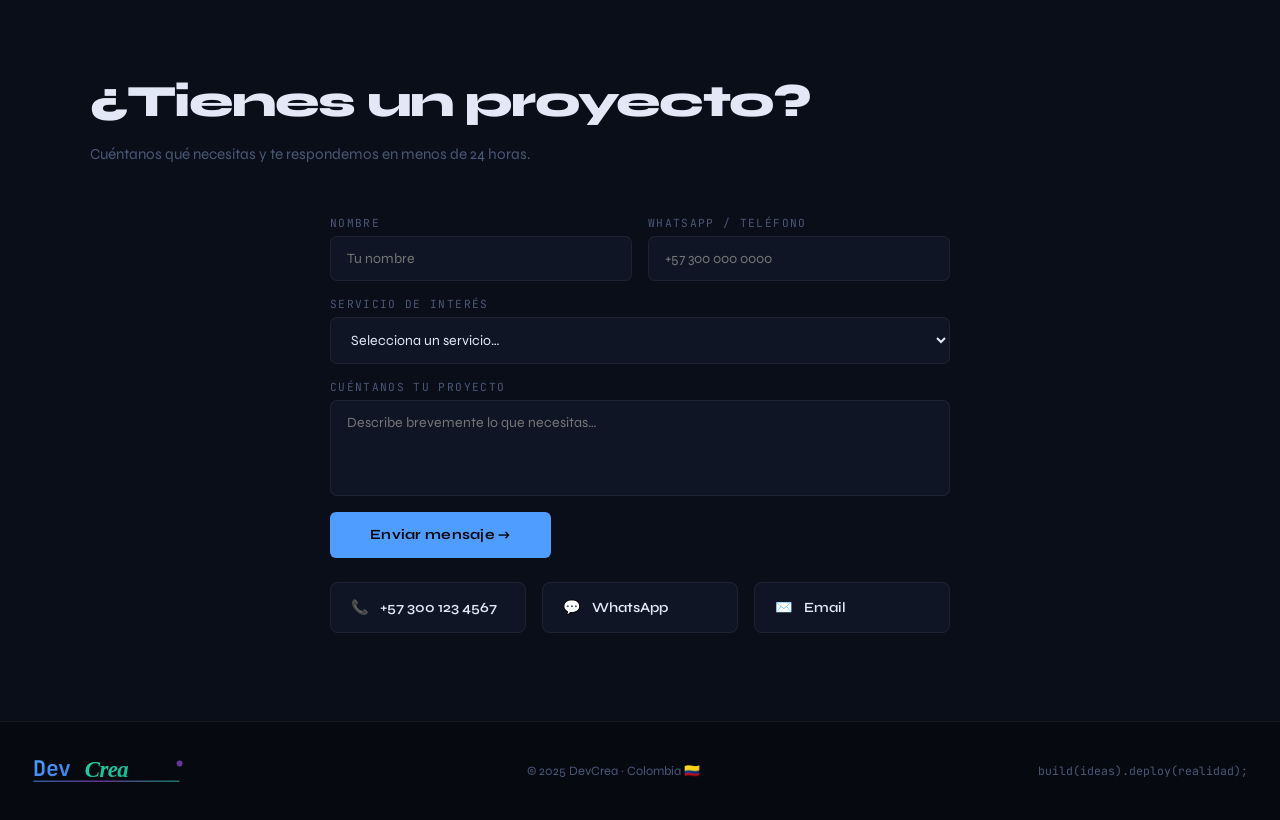
==== commit 5e95cd44: "cambios" ====
--- a/index.html
+++ b/index.html
@@ -106,7 +106,7 @@
 
     <div class="hero-btns">
       <a href="#servicios" class="btn-primary">Ver servicios</a>
-      <a href="#contacto" class="btn-outline">$ contact --us</a>
+      <a href="#contacto" class="btn-outline">Contactame</a>
     </div>
   </div>
 </section>
@@ -207,7 +207,7 @@
       </div>
 
       <div>
-        <p class="section-label">// who.areWe()</p>
+        <p class="section-label"></p>
         <h2 class="section-title">Tecnología con alma creativa</h2>
         <p style="color:var(--muted);line-height:1.8;margin-top:1rem;font-size:0.95rem;">
           Somos <strong style="color:var(--text)">DevCrea</strong>, una microempresa colombiana que fusiona el desarrollo de software con la creatividad del diseño. Ayudamos a negocios, emprendedores y personas a llevar sus ideas al mundo digital.
@@ -270,7 +270,7 @@
      ================================ -->
 <section id="contacto">
   <div class="container">
-    <p class="section-label">// contact.send()</p>
+    <p class="section-label"></p>
     <h2 class="section-title">¿Tienes un proyecto?</h2>
     <p class="section-desc">Cuéntanos qué necesitas y te respondemos en menos de 24 horas.</p>
 
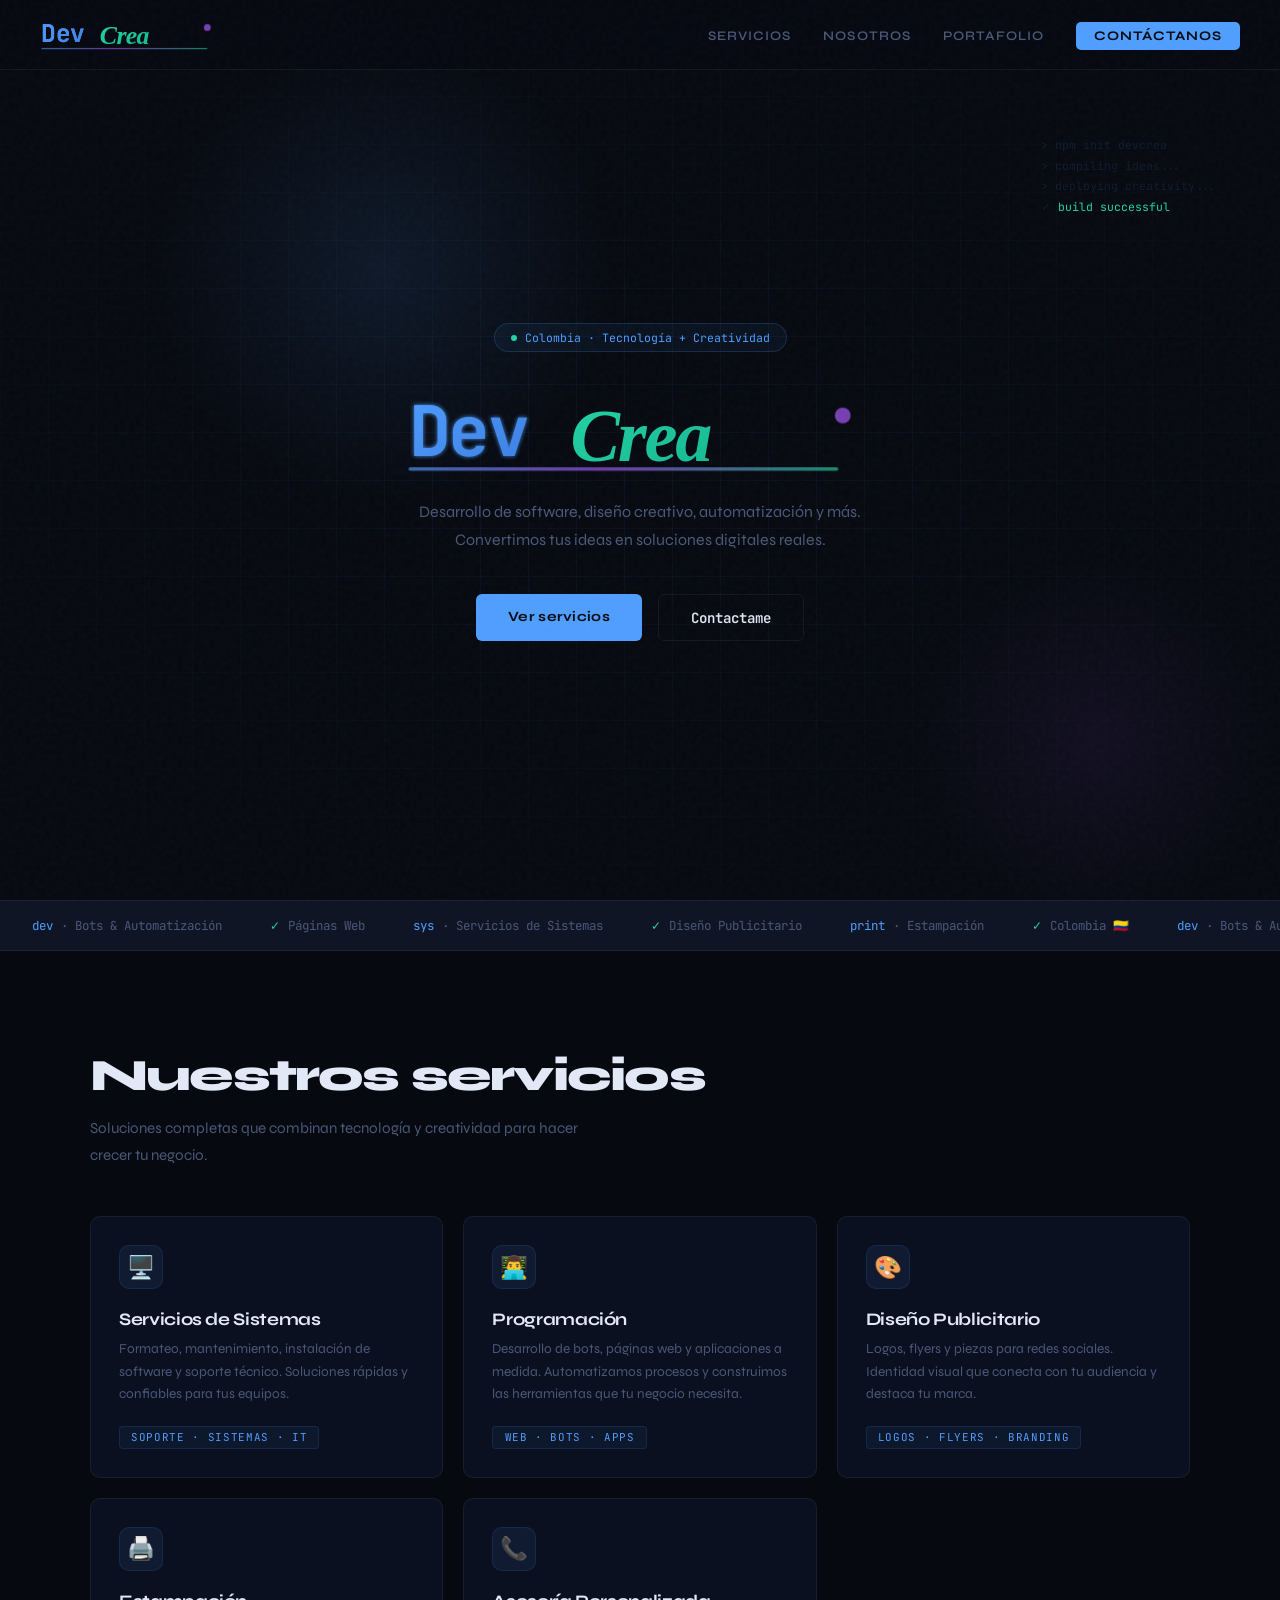
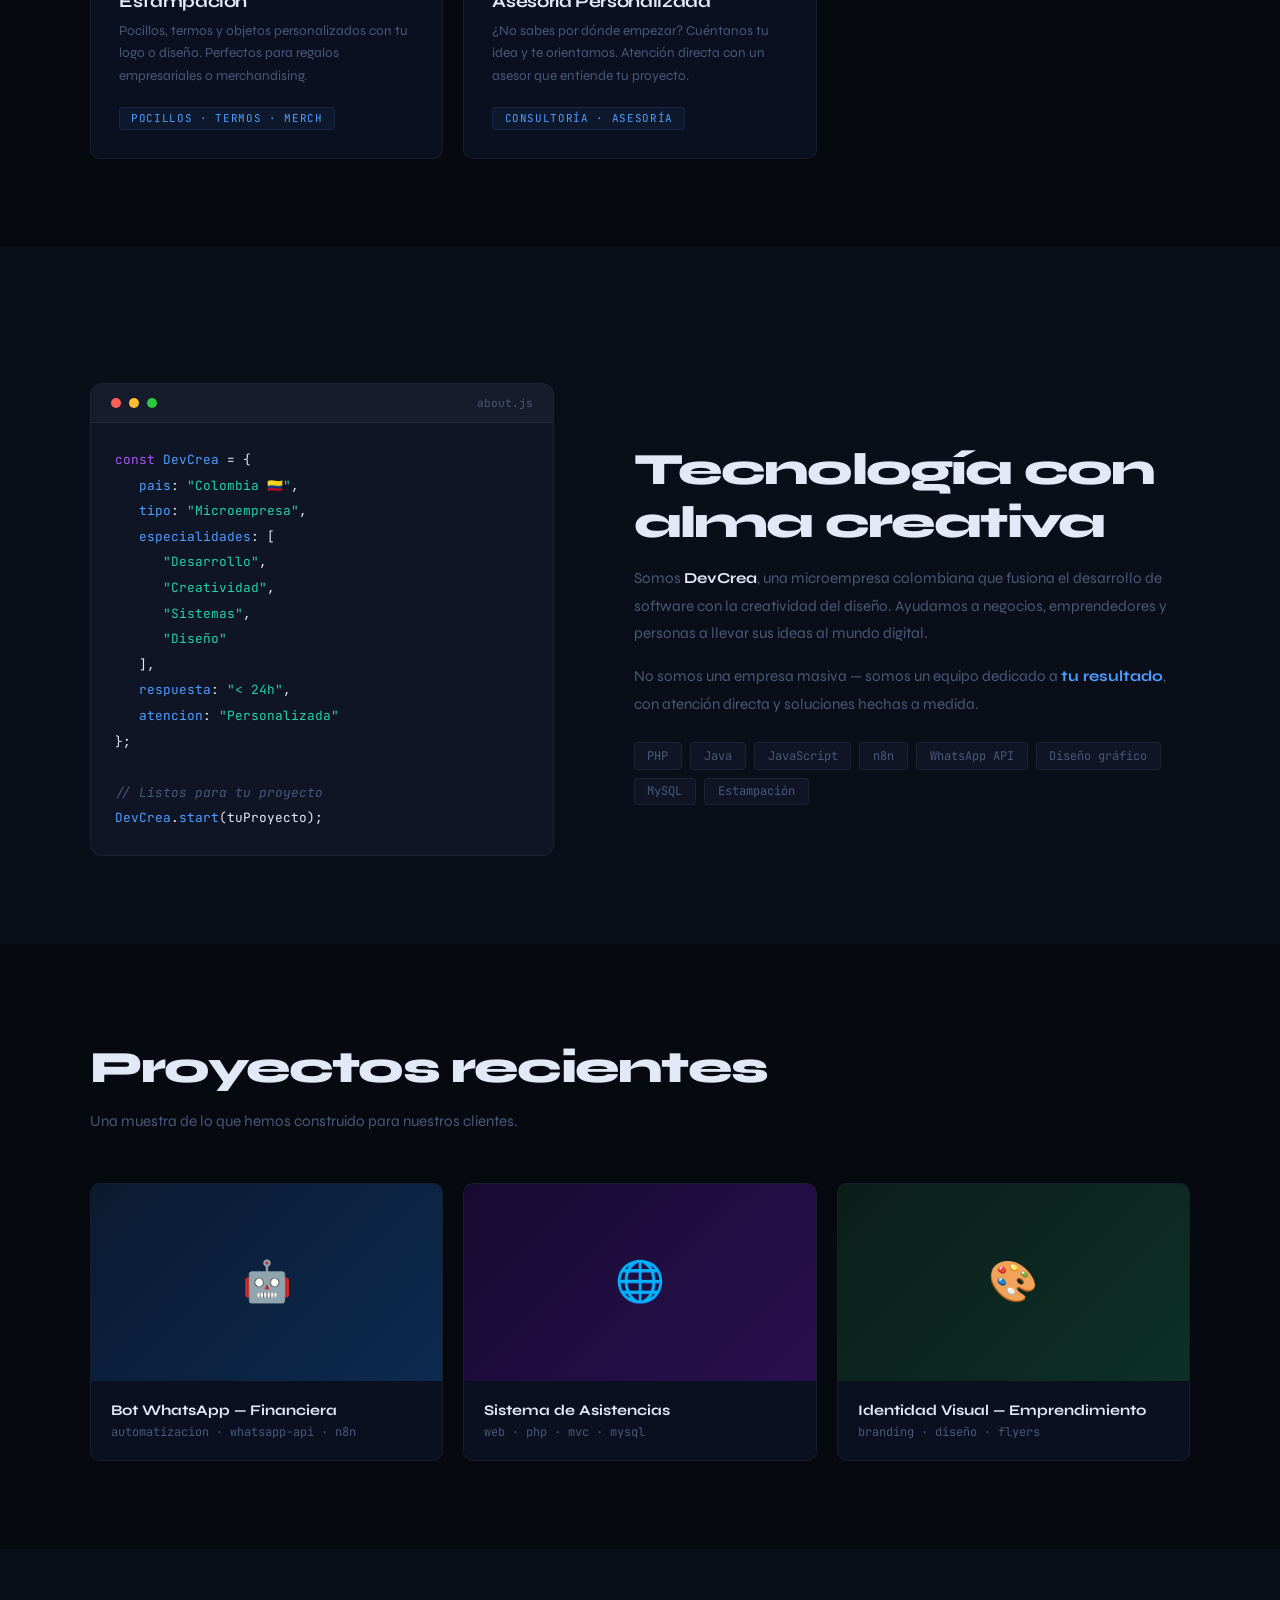
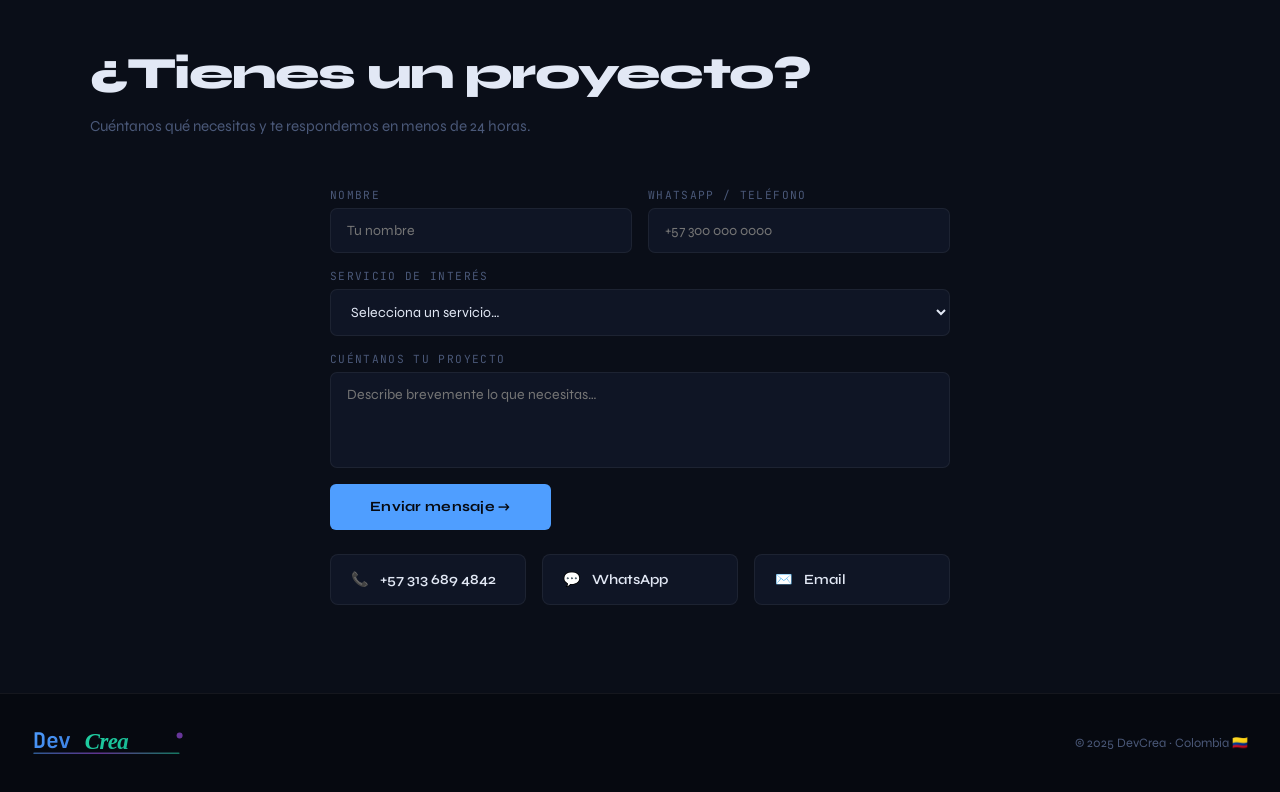
==== commit d8534bd3: "fix: remove .claude folder" ====
--- a/index.html
+++ b/index.html
@@ -37,10 +37,10 @@
           </linearGradient>
           <filter id="navGlow"><feGaussianBlur stdDeviation="1" result="b"/><feMerge><feMergeNode in="b"/><feMergeNode in="SourceGraphic"/></feMerge></filter>
         </defs>
-        <text x="2" y="36" font-family="JetBrains Mono,Courier New,monospace" font-size="36" font-weight="700" fill="url(#navDevG)" filter="url(#navGlow)" letter-spacing="-1">Dev</text>
-        <text x="88" y="38" font-family="Georgia,Times New Roman,serif" font-size="38" font-weight="700" font-style="italic" fill="url(#navCreaG)" letter-spacing="-1">Crea</text>
-        <circle cx="246" cy="14" r="5" fill="#a855f7" opacity="0.7"/>
-        <rect x="2" y="44" width="244" height="2" rx="1" fill="url(#navLine)" opacity="0.6"/>
+        <text x="2" y="36" font-family="JetBrains Mono,Courier New,monospace" font-size="36" font-weight="700" fill="url(#navDevG)" filter="url(#navGlow)" letter-spacing="-1" class="nav-logo-dev">Dev</text>
+        <text x="88" y="38" font-family="Georgia,Times New Roman,serif" font-size="38" font-weight="700" font-style="italic" fill="url(#navCreaG)" letter-spacing="-1" class="nav-logo-crea">Crea</text>
+        <circle cx="246" cy="14" r="5" fill="#a855f7" opacity="0.7" class="nav-logo-dot"/>
+        <rect x="2" y="44" width="244" height="2" rx="1" fill="url(#navLine)" opacity="0.6" class="nav-logo-line"/>
       </svg>
     </a>
   </div>
@@ -50,6 +50,9 @@
     <li><a href="#portafolio">Portafolio</a></li>
     <li><a href="#contacto" class="nav-cta">Contáctanos</a></li>
   </ul>
+  <button class="nav-toggle" aria-label="Abrir menú" aria-expanded="false">
+    <span></span><span></span><span></span>
+  </button>
 </nav>
 
 <!-- ================================
@@ -89,16 +92,14 @@
           </linearGradient>
           <filter id="heroGlow"><feGaussianBlur stdDeviation="2" result="b"/><feMerge><feMergeNode in="b"/><feMergeNode in="SourceGraphic"/></feMerge></filter>
         </defs>
-        <text x="4" y="64" font-family="JetBrains Mono,Courier New,monospace" font-size="62" font-weight="700" fill="url(#heroDevG)" filter="url(#heroGlow)" letter-spacing="-2">Dev</text>
-        <text x="148" y="68" font-family="Georgia,Times New Roman,serif" font-size="66" font-weight="700" font-style="italic" fill="url(#heroCreaG)" letter-spacing="-2">Crea</text>
-        <circle cx="390" cy="28" r="7" fill="#a855f7" opacity="0.7"/>
-        <rect x="4" y="74" width="382" height="3" rx="1.5" fill="url(#heroLine)" opacity="0.65"/>
+        <text x="4" y="64" font-family="JetBrains Mono,Courier New,monospace" font-size="62" font-weight="700" fill="url(#heroDevG)" filter="url(#heroGlow)" letter-spacing="-2" class="hero-logo-dev">Dev</text>
+        <text x="148" y="68" font-family="Georgia,Times New Roman,serif" font-size="66" font-weight="700" font-style="italic" fill="url(#heroCreaG)" letter-spacing="-2" class="hero-logo-crea">Crea</text>
+        <circle cx="390" cy="28" r="7" fill="#a855f7" opacity="0.7" class="hero-logo-dot"/>
+        <rect x="4" y="74" width="382" height="3" rx="1.5" fill="url(#heroLine)" opacity="0.65" class="hero-logo-line"/>
       </svg>
     </h1>
 
-    <p class="tagline-code">
-      <span class="fn">build</span>(<span class="str">"ideas"</span>).<span class="fn">deploy</span>(<span class="str">"realidad"</span>);
-    </p>
+
 
     <p class="hero-sub">
       Desarrollo de software, diseño creativo, automatización y más. Convertimos tus ideas en soluciones digitales reales.
@@ -136,7 +137,7 @@
      ================================ -->
 <section id="servicios">
   <div class="container">
-    <p class="section-label">// services.list()</p>
+    <p class="section-label"></p>
     <h2 class="section-title">Nuestros servicios</h2>
     <p class="section-desc">Soluciones completas que combinan tecnología y creatividad para hacer crecer tu negocio.</p>
 
@@ -235,7 +236,7 @@
      ================================ -->
 <section id="portafolio">
   <div class="container">
-    <p class="section-label">// portfolio.render()</p>
+    <p class="section-label"></p>
     <h2 class="section-title">Proyectos recientes</h2>
     <p class="section-desc">Una muestra de lo que hemos construido para nuestros clientes.</p>
 
@@ -307,10 +308,10 @@
       </form>
 
       <div class="contact-alt">
-        <a href="tel:+573001234567" class="contact-link">
-          <span>📞</span> +57 300 123 4567
+        <a href="tel:+573136894842" class="contact-link">
+          <span>📞</span> +57 313 689 4842
         </a>
-        <a href="https://wa.me/573001234567" target="_blank" class="contact-link">
+        <a href="https://wa.me/573136894842" target="_blank" class="contact-link">
           <span>💬</span> WhatsApp
         </a>
         <a href="mailto:hola@devcrea.co" class="contact-link">
@@ -347,7 +348,6 @@
     </svg>
   </div>
   <p>© 2025 DevCrea · Colombia 🇨🇴</p>
-  <p style="font-family:'JetBrains Mono',monospace;font-size:0.72rem;">build(ideas).deploy(realidad);</p>
 </footer>
 
 <!-- JavaScript -->
--- a/css/styles.css
+++ b/css/styles.css
@@ -258,6 +258,62 @@
 }
 
 /* ================================
+   LOGO ANIMATION
+   ================================ */
+@keyframes logoTextLeft {
+  from { opacity: 0; transform: translateX(-22px); }
+  to   { opacity: 1; transform: translateX(0); }
+}
+@keyframes logoTextRight {
+  from { opacity: 0; transform: translateX(22px); }
+  to   { opacity: 1; transform: translateX(0); }
+}
+@keyframes logoDotPop {
+  from { transform: scale(0); }
+  to   { transform: scale(1); }
+}
+@keyframes logoLineDraw {
+  from { transform: scaleX(0); }
+  to   { transform: scaleX(1); }
+}
+
+/* Nav logo */
+.nav-logo-dev {
+  animation: logoTextLeft 0.65s cubic-bezier(0.22,1,0.36,1) both;
+}
+.nav-logo-crea {
+  animation: logoTextRight 0.65s 0.12s cubic-bezier(0.22,1,0.36,1) both;
+}
+.nav-logo-dot {
+  transform-box: fill-box;
+  transform-origin: center;
+  animation: logoDotPop 0.5s 0.32s cubic-bezier(0.34,1.56,0.64,1) both;
+}
+.nav-logo-line {
+  transform-box: fill-box;
+  transform-origin: left center;
+  animation: logoLineDraw 0.7s 0.2s cubic-bezier(0.22,1,0.36,1) both;
+}
+
+/* Hero logo — delays coordinados con el fadeUp del h1 (0.1s) */
+.hero-logo-dev {
+  animation: logoTextLeft 0.7s 0.15s cubic-bezier(0.22,1,0.36,1) both;
+}
+.hero-logo-crea {
+  animation: logoTextRight 0.7s 0.28s cubic-bezier(0.22,1,0.36,1) both;
+}
+.hero-logo-dot {
+  transform-box: fill-box;
+  transform-origin: center;
+  animation: logoDotPop 0.55s 0.5s cubic-bezier(0.34,1.56,0.64,1) both;
+}
+.hero-logo-line {
+  transform-box: fill-box;
+  transform-origin: left center;
+  animation: logoLineDraw 0.8s 0.38s cubic-bezier(0.22,1,0.36,1) both;
+}
+
+/* ================================
    TERMINAL BAND
    ================================ */
 .terminal-band {
@@ -570,13 +626,76 @@
 footer p { color: var(--muted); font-size: 0.8rem; }
 
 /* ================================
+   HAMBURGER BUTTON
+   ================================ */
+.nav-toggle {
+  display: none;
+  flex-direction: column;
+  justify-content: space-between;
+  width: 26px;
+  height: 19px;
+  background: none;
+  border: none;
+  cursor: pointer;
+  padding: 0;
+  z-index: 200;
+}
+.nav-toggle span {
+  display: block;
+  width: 100%;
+  height: 2px;
+  background: var(--text);
+  border-radius: 2px;
+  transition: transform 0.3s, opacity 0.3s;
+}
+/* Cruz cuando está abierto */
+.nav-toggle.open span:nth-child(1) { transform: translateY(8.5px) rotate(45deg); }
+.nav-toggle.open span:nth-child(2) { opacity: 0; }
+.nav-toggle.open span:nth-child(3) { transform: translateY(-8.5px) rotate(-45deg); }
+
+/* ================================
    RESPONSIVE
    ================================ */
 @media (max-width: 768px) {
-  nav            { padding: 1rem 1.25rem; }
-  .nav-links     { display: none; }
-  .about-grid    { grid-template-columns: 1fr; gap: 2rem; }
-  .form-row      { grid-template-columns: 1fr; }
-  .code-lines    { display: none; }
-  footer         { justify-content: center; text-align: center; }
-}
+  nav { padding: 1rem 1.25rem; position: relative; }
+
+  .nav-toggle { display: flex; }
+
+  .nav-links {
+    display: flex;
+    flex-direction: column;
+    gap: 0;
+    position: absolute;
+    top: 100%;
+    left: 0;
+    right: 0;
+    background: rgba(6,9,16,0.97);
+    backdrop-filter: blur(20px);
+    border-bottom: 1px solid var(--border);
+    padding: 0;
+    max-height: 0;
+    overflow: hidden;
+    transition: max-height 0.35s ease, padding 0.35s ease;
+  }
+  .nav-links.open {
+    max-height: 320px;
+    padding: 1rem 0;
+  }
+  .nav-links li { text-align: center; }
+  .nav-links a {
+    display: block;
+    padding: 0.85rem 1.5rem;
+    font-size: 0.9rem;
+  }
+  .nav-links .nav-cta {
+    margin: 0.5rem 1.5rem 0;
+    display: block;
+    border-radius: 6px;
+    text-align: center;
+  }
+
+  .about-grid  { grid-template-columns: 1fr; gap: 2rem; }
+  .form-row    { grid-template-columns: 1fr; }
+  .code-lines  { display: none; }
+  footer       { justify-content: center; text-align: center; }
+}
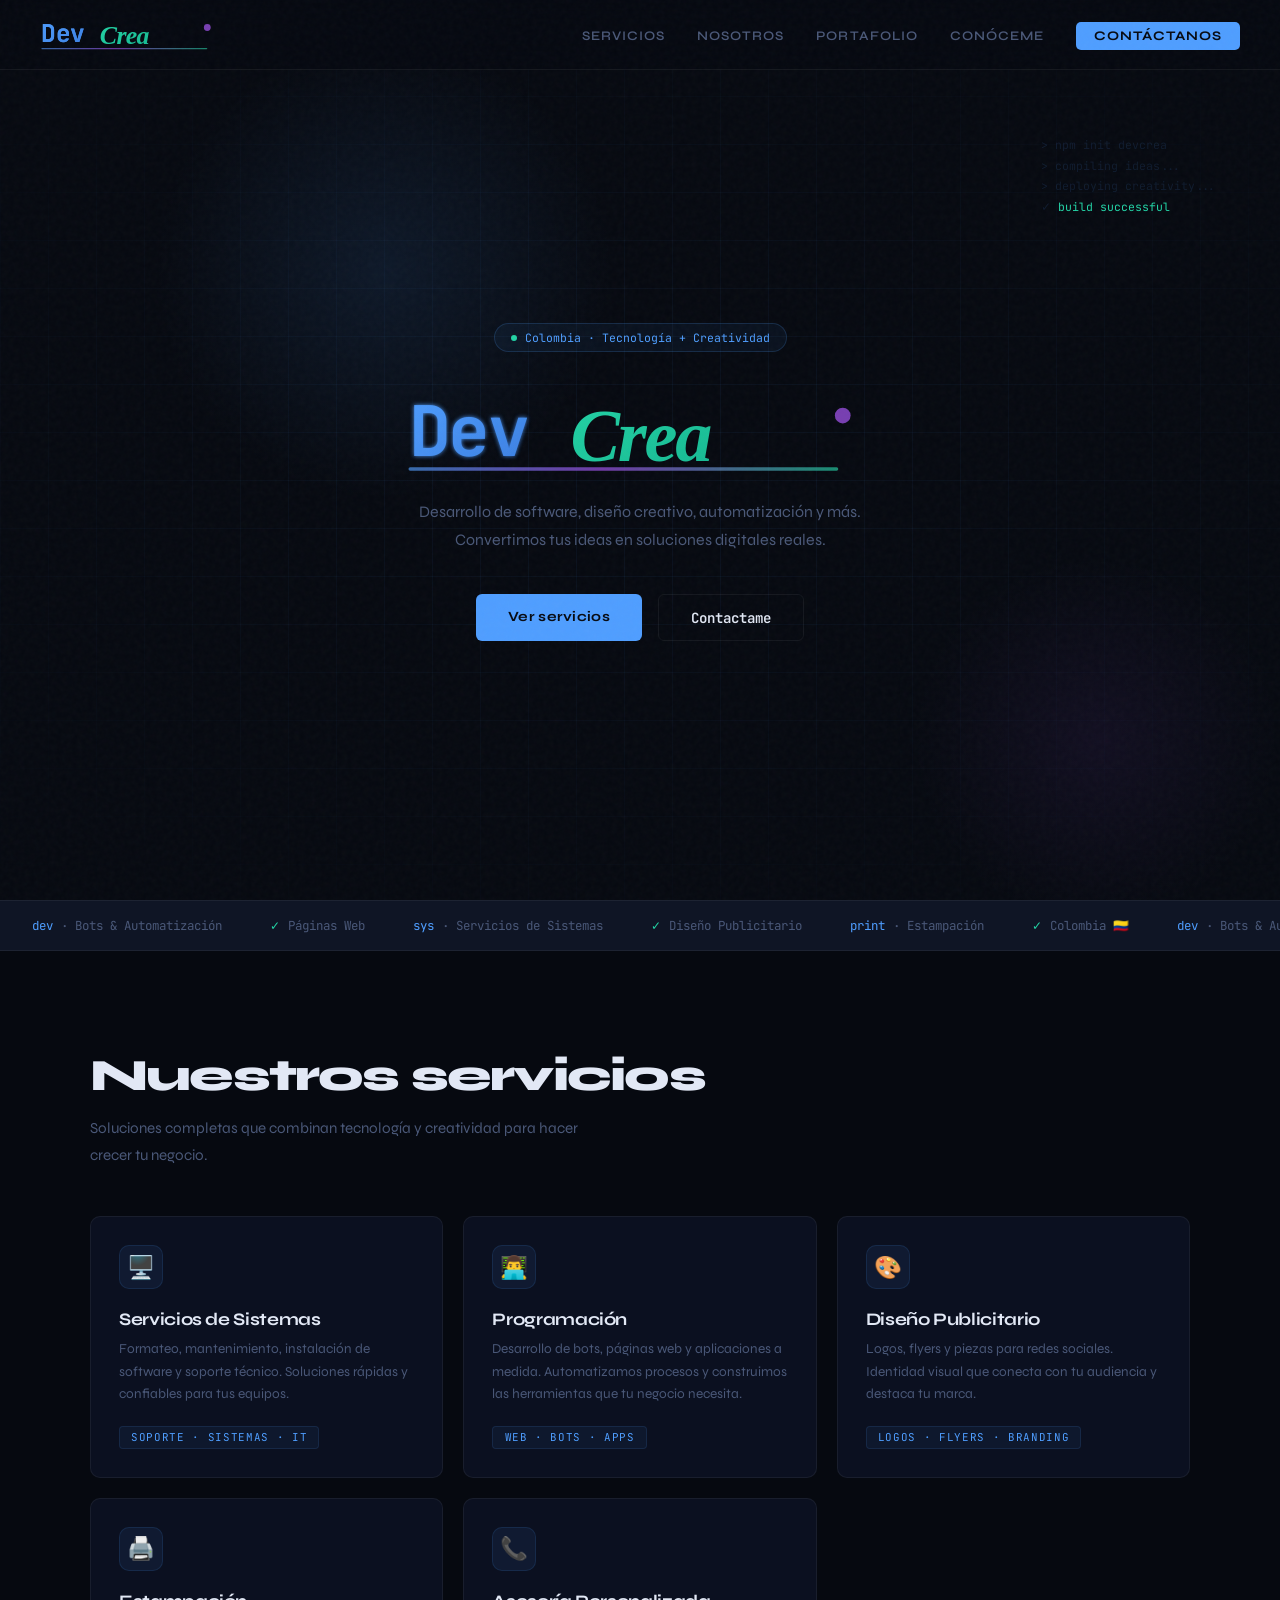
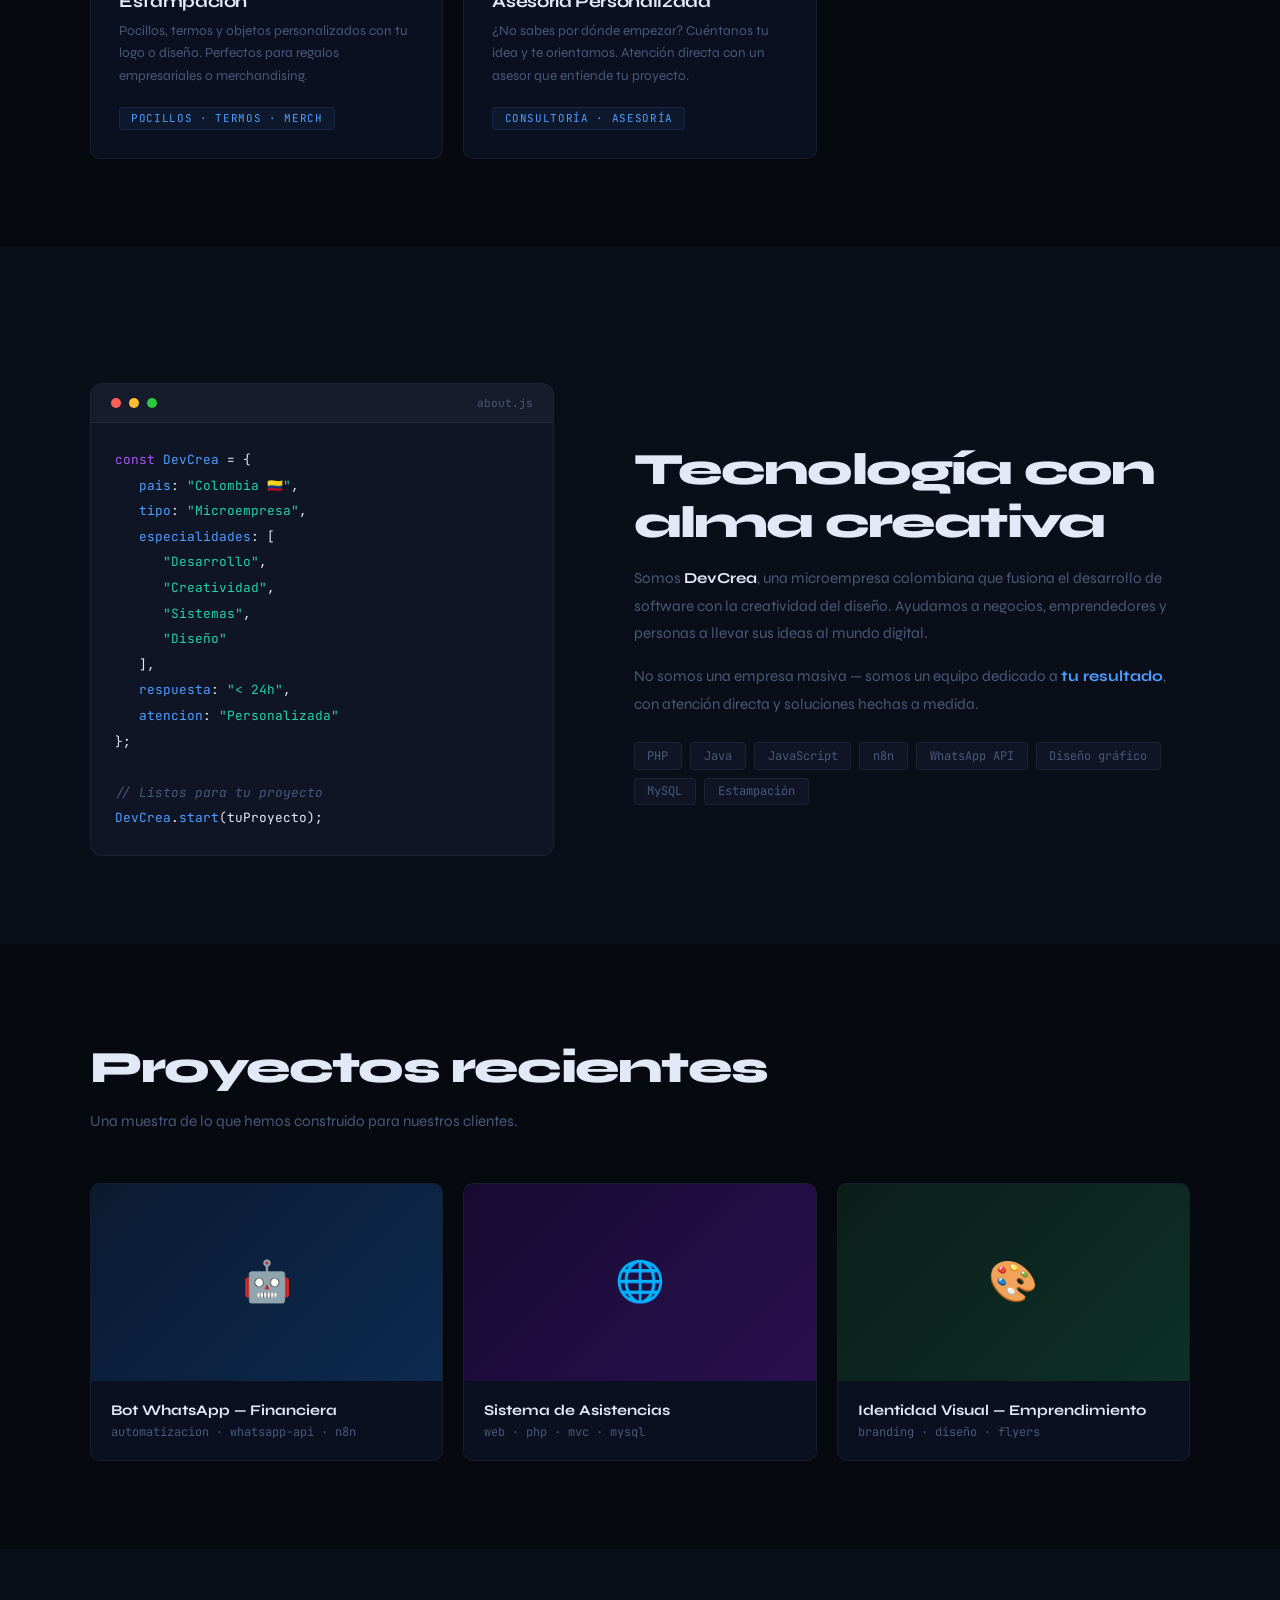
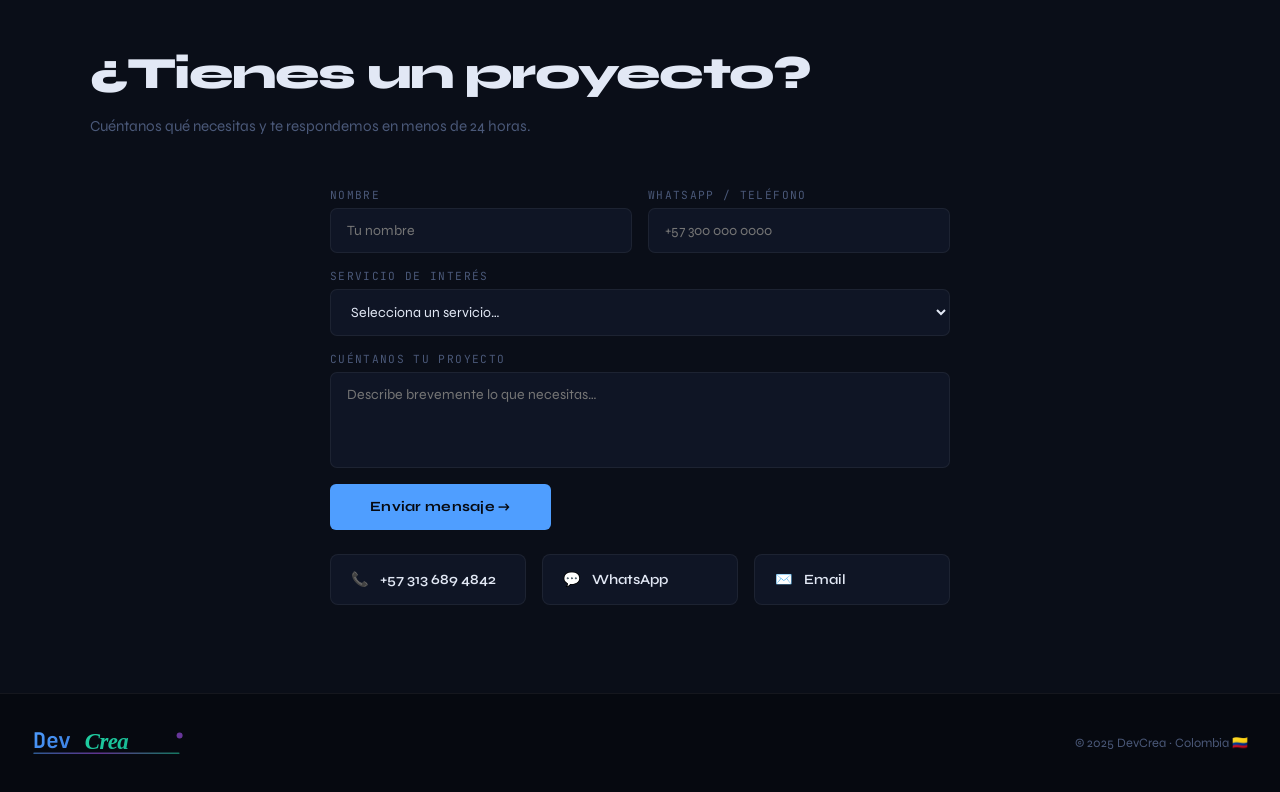
==== commit a1eb9649: "cambios" ====
--- a/index.html
+++ b/index.html
@@ -48,6 +48,7 @@
     <li><a href="#servicios">Servicios</a></li>
     <li><a href="#sobre-nosotros">Nosotros</a></li>
     <li><a href="#portafolio">Portafolio</a></li>
+    <li><a href="conoceme.html">Conóceme</a></li>
     <li><a href="#contacto" class="nav-cta">Contáctanos</a></li>
   </ul>
   <button class="nav-toggle" aria-label="Abrir menú" aria-expanded="false">
--- a/css/styles.css
+++ b/css/styles.css
@@ -255,62 +255,6 @@
 @keyframes pulse {
   0%, 100% { opacity: 1; transform: scale(1); }
   50%       { opacity: 0.3; transform: scale(0.7); }
-}
-
-/* ================================
-   LOGO ANIMATION
-   ================================ */
-@keyframes logoTextLeft {
-  from { opacity: 0; transform: translateX(-22px); }
-  to   { opacity: 1; transform: translateX(0); }
-}
-@keyframes logoTextRight {
-  from { opacity: 0; transform: translateX(22px); }
-  to   { opacity: 1; transform: translateX(0); }
-}
-@keyframes logoDotPop {
-  from { transform: scale(0); }
-  to   { transform: scale(1); }
-}
-@keyframes logoLineDraw {
-  from { transform: scaleX(0); }
-  to   { transform: scaleX(1); }
-}
-
-/* Nav logo */
-.nav-logo-dev {
-  animation: logoTextLeft 0.65s cubic-bezier(0.22,1,0.36,1) both;
-}
-.nav-logo-crea {
-  animation: logoTextRight 0.65s 0.12s cubic-bezier(0.22,1,0.36,1) both;
-}
-.nav-logo-dot {
-  transform-box: fill-box;
-  transform-origin: center;
-  animation: logoDotPop 0.5s 0.32s cubic-bezier(0.34,1.56,0.64,1) both;
-}
-.nav-logo-line {
-  transform-box: fill-box;
-  transform-origin: left center;
-  animation: logoLineDraw 0.7s 0.2s cubic-bezier(0.22,1,0.36,1) both;
-}
-
-/* Hero logo — delays coordinados con el fadeUp del h1 (0.1s) */
-.hero-logo-dev {
-  animation: logoTextLeft 0.7s 0.15s cubic-bezier(0.22,1,0.36,1) both;
-}
-.hero-logo-crea {
-  animation: logoTextRight 0.7s 0.28s cubic-bezier(0.22,1,0.36,1) both;
-}
-.hero-logo-dot {
-  transform-box: fill-box;
-  transform-origin: center;
-  animation: logoDotPop 0.55s 0.5s cubic-bezier(0.34,1.56,0.64,1) both;
-}
-.hero-logo-line {
-  transform-box: fill-box;
-  transform-origin: left center;
-  animation: logoLineDraw 0.8s 0.38s cubic-bezier(0.22,1,0.36,1) both;
 }
 
 /* ================================
